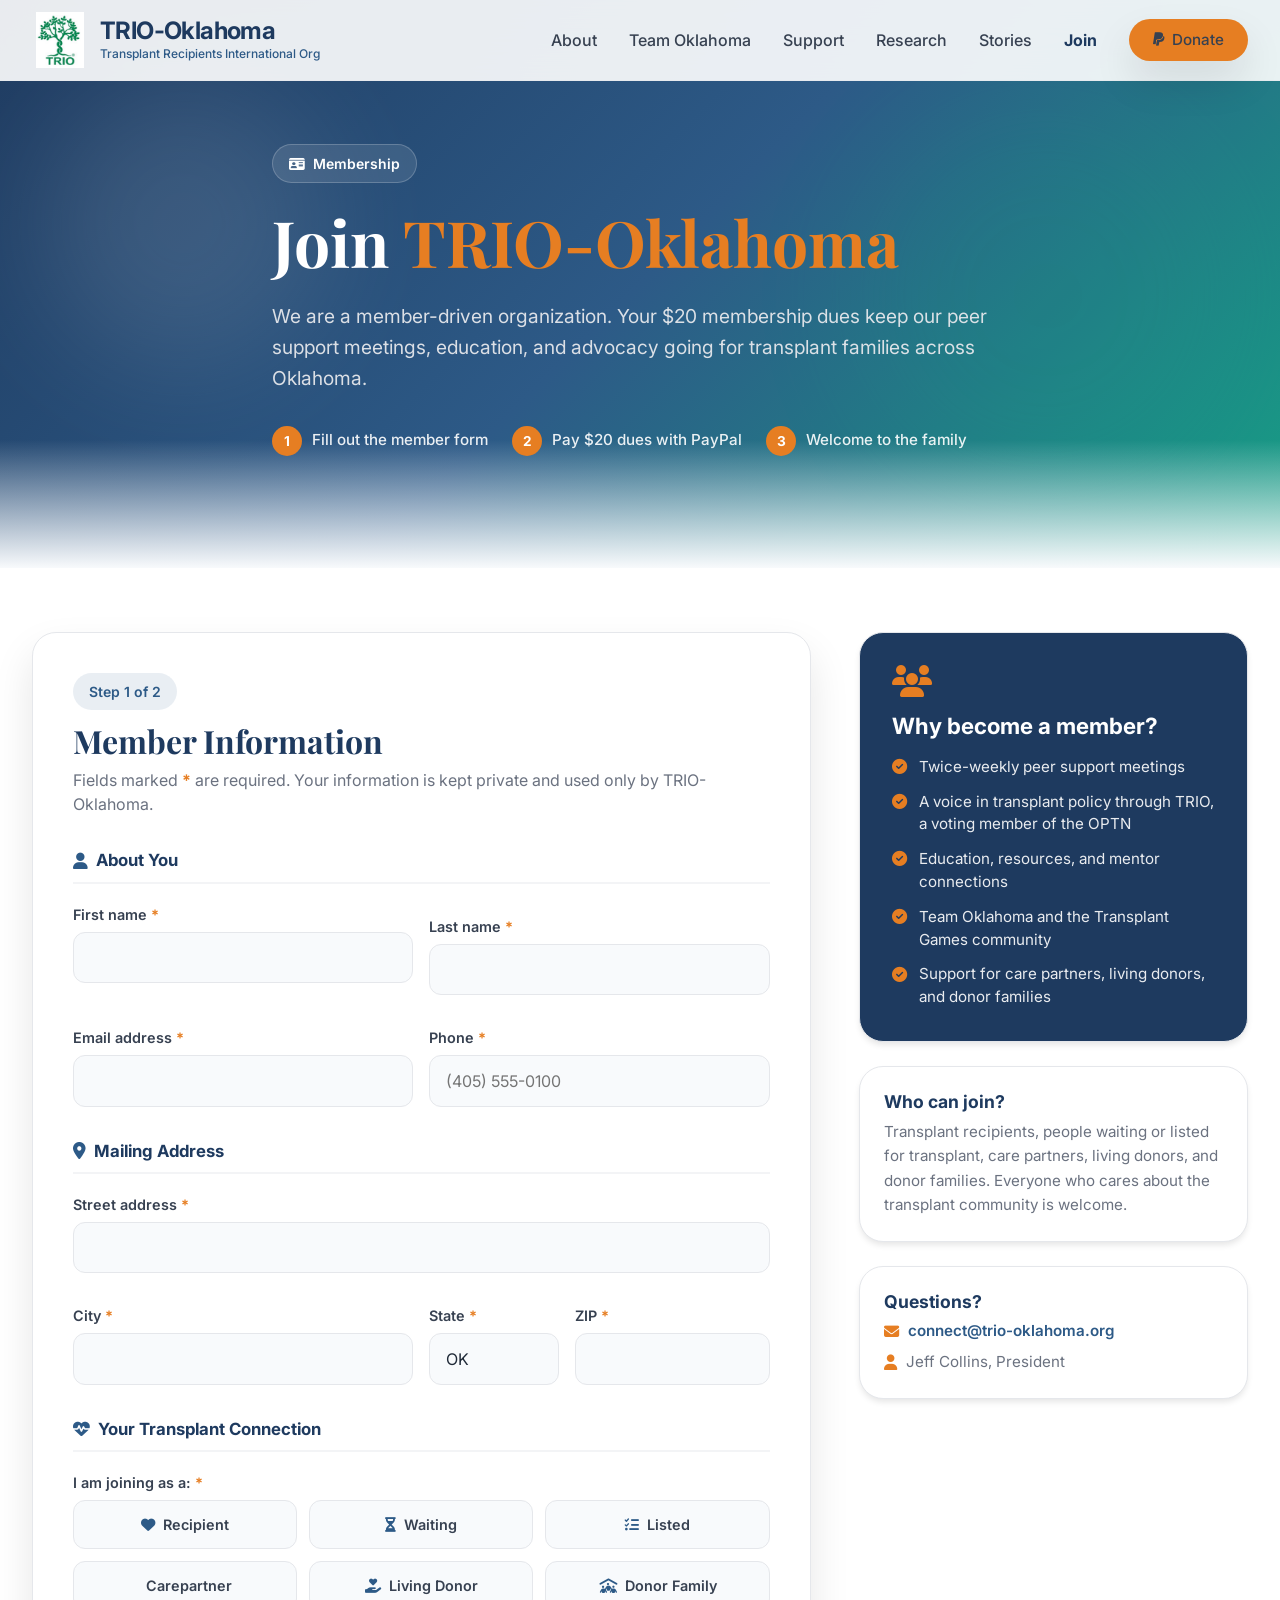
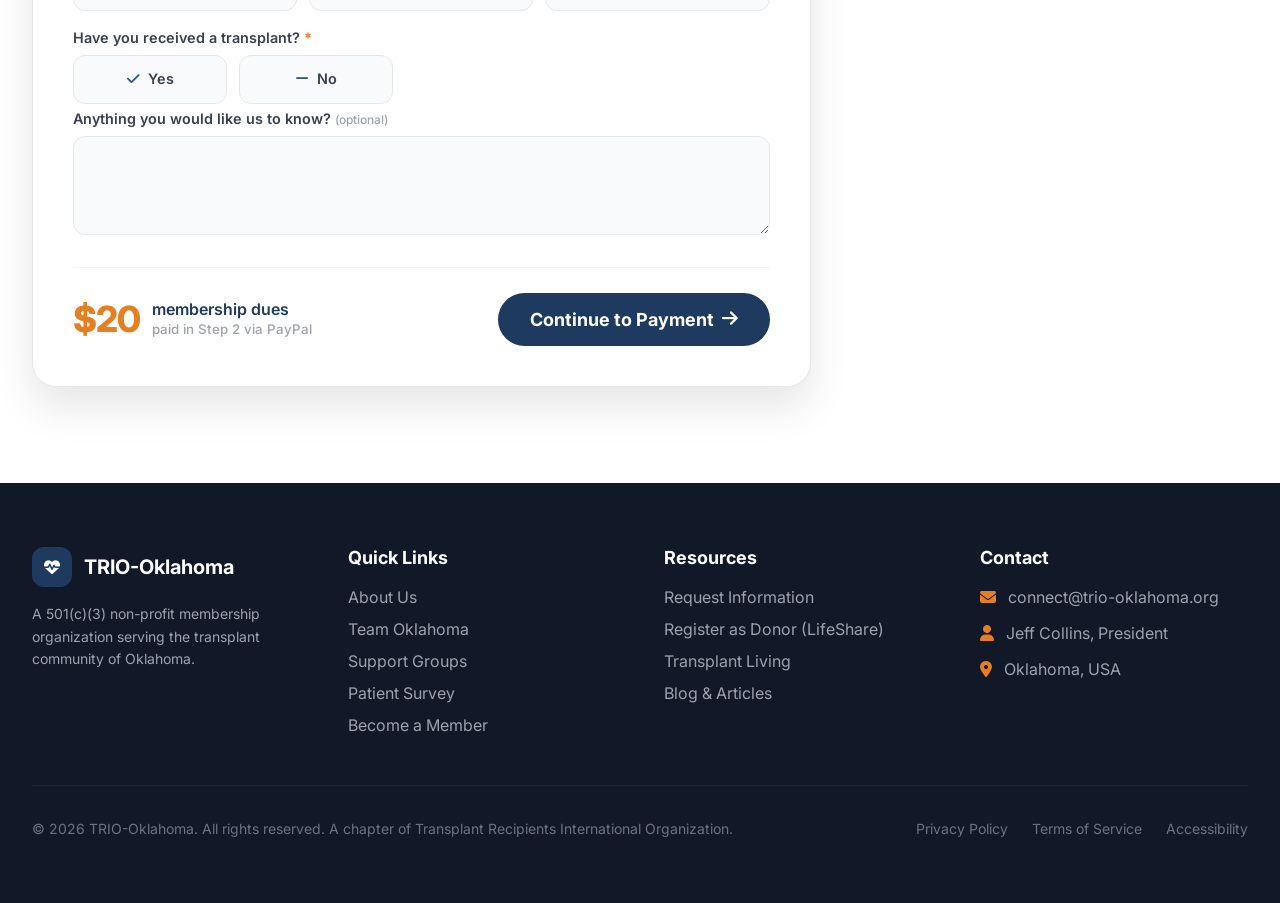
==== join.html @ 5176721e "Switch all site contact addresses to connect@trio-oklahoma.org Co-Authored-By: Claude Fable 5.1 <nor" ====
<!DOCTYPE html>
<html lang="en">
<head>
    <meta charset="UTF-8">
    <meta name="viewport" content="width=device-width, initial-scale=1.0">
    <title>Join TRIO-Oklahoma | Membership</title>
    <meta name="description" content="Become a member of TRIO-Oklahoma. $20 membership dues, payable with PayPal. Open to recipients, candidates, care partners, living donors, and donor families.">
    <link rel="stylesheet" href="https://cdnjs.cloudflare.com/ajax/libs/font-awesome/6.4.0/css/all.min.css">
    <link rel="stylesheet" href="https://fonts.googleapis.com/css2?family=Inter:wght@300;400;500;600;700;800&family=Playfair+Display:wght@400;500;600;700&display=swap">
    <link rel="stylesheet" href="styles.css">
</head>
<body>

    <!-- ========== Navigation ========== -->
    <nav class="nav" id="navbar">
        <div class="container nav-inner">
            <a class="nav-brand" href="index.html">
                <img src="photos/trio-logo.jpg" alt="TRIO tree logo">
                <div>
                    <h1>TRIO-Oklahoma</h1>
                    <p>Transplant Recipients International Org</p>
                </div>
            </a>

            <div class="nav-links">
                <a href="index.html#about">About</a>
                <a href="index.html#team-oklahoma">Team Oklahoma</a>
                <a href="index.html#support">Support</a>
                <a href="index.html#survey">Research</a>
                <a href="index.html#blog">Stories</a>
                <a href="join.html" class="is-active">Join</a>
                <a href="https://www.paypal.com/donate/?hosted_button_id=P6LXMA3R5N5AC" target="_blank" rel="noopener" class="btn btn--accent pulse"><i class="fab fa-paypal"></i> Donate</a>
            </div>

            <button class="nav-burger" aria-label="Open menu" onclick="toggleMobileMenu()">
                <i class="fas fa-bars"></i>
            </button>
        </div>

        <div class="nav-mobile" id="mobile-menu">
            <div class="container nav-mobile-inner">
                <a href="index.html#about">About</a>
                <a href="index.html#team-oklahoma">Team Oklahoma</a>
                <a href="index.html#support">Support</a>
                <a href="index.html#survey">Research</a>
                <a href="index.html#blog">Stories</a>
                <a href="join.html">Join</a>
                <a href="https://www.paypal.com/donate/?hosted_button_id=P6LXMA3R5N5AC" target="_blank" rel="noopener" class="is-cta"><i class="fab fa-paypal"></i> Donate with PayPal</a>
            </div>
        </div>
    </nav>

    <!-- ========== Join Hero ========== -->
    <section class="hero hero--compact">
        <div class="hero-blobs" aria-hidden="true">
            <span class="blob-1"></span>
            <span class="blob-2"></span>
        </div>
        <div class="container">
            <div class="join-hero">
                <span class="eyebrow eyebrow--on-dark"><i class="fas fa-id-card"></i> Membership</span>
                <h1>Join <span class="accent">TRIO-Oklahoma</span></h1>
                <p>We are a member-driven organization. Your $20 membership dues keep our peer support meetings, education, and advocacy going for transplant families across Oklahoma.</p>
                <div class="join-steps">
                    <div class="join-step"><span class="num">1</span><span>Fill out the member form</span></div>
                    <div class="join-step"><span class="num">2</span><span>Pay $20 dues with PayPal</span></div>
                    <div class="join-step"><span class="num">3</span><span>Welcome to the family</span></div>
                </div>
            </div>
        </div>
        <div class="hero-fade" aria-hidden="true"></div>
    </section>

    <!-- ========== Join Form ========== -->
    <section id="join" class="section section--white section--join">
        <div class="container">
            <div class="join-layout">

                <div class="join-form-wrap">

                    <!-- Thank-you state (shown after PayPal returns with ?paid=1) -->
                    <div class="join-panel join-panel--success" id="paid-panel" hidden>
                        <div class="join-panel-icon"><i class="fas fa-check"></i></div>
                        <h2>Thank you &amp; welcome!</h2>
                        <p>Your membership payment was received. We will be in touch soon with meeting details and ways to get involved.</p>
                        <a href="index.html#support" class="btn btn--primary">See Peer Support Meetings <i class="fas fa-arrow-right"></i></a>
                    </div>

                    <!-- Step 2 state (shown after the form is logged) -->
                    <div class="join-panel" id="pay-panel" hidden>
                        <div class="join-panel-icon join-panel-icon--accent"><i class="fab fa-paypal"></i></div>
                        <span class="eyebrow eyebrow--accent">Step 2 of 2</span>
                        <h2>Pay your $20 membership dues</h2>
                        <p id="pay-panel-message">Thanks, <strong id="pay-panel-name">friend</strong>! Your information has been recorded. Finish joining by paying your $20 dues securely through PayPal.</p>
                        <div class="join-panel-actions">
                            <a id="paypal-pay-link" href="#" target="_blank" rel="noopener" class="btn btn--accent btn--lg pulse"><i class="fab fa-paypal"></i> Pay $20 with PayPal</a>
                            <a id="email-fallback-link" href="#" class="btn btn--outline btn--lg" hidden><i class="fas fa-envelope"></i> Email my information to TRIO-Oklahoma</a>
                        </div>
                        <p class="join-fine-print" id="pay-panel-note">You can pay with a PayPal account or a debit/credit card. If you prefer to pay by check, email <a href="mailto:connect@trio-oklahoma.org">connect@trio-oklahoma.org</a>.</p>
                    </div>

                    <!-- Step 1: the form -->
                    <form id="membership-form" class="join-form" novalidate>
                        <div class="join-form-head">
                            <span class="eyebrow eyebrow--secondary">Step 1 of 2</span>
                            <h2>Member Information</h2>
                            <p>Fields marked <span class="req">*</span> are required. Your information is kept private and used only by TRIO-Oklahoma.</p>
                        </div>

                        <fieldset>
                            <legend><i class="fas fa-user"></i> About You</legend>
                            <div class="form-grid">
                                <div class="field">
                                    <label for="firstName">First name <span class="req">*</span></label>
                                    <input type="text" id="firstName" name="firstName" autocomplete="given-name" required>
                                </div>
                                <div class="field">
                                    <label for="lastName">Last name <span class="req">*</span></label>
                                    <input type="text" id="lastName" name="lastName" autocomplete="family-name" required>
                                </div>
                                <div class="field">
                                    <label for="email">Email address <span class="req">*</span></label>
                                    <input type="email" id="email" name="email" autocomplete="email" required>
                                </div>
                                <div class="field">
                                    <label for="phone">Phone <span class="req">*</span></label>
                                    <input type="tel" id="phone" name="phone" autocomplete="tel" placeholder="(405) 555-0100" required>
                                </div>
                            </div>
                        </fieldset>

                        <fieldset>
                            <legend><i class="fas fa-map-marker-alt"></i> Mailing Address</legend>
                            <div class="form-grid">
                                <div class="field field--full">
                                    <label for="address">Street address <span class="req">*</span></label>
                                    <input type="text" id="address" name="address" autocomplete="street-address" required>
                                </div>
                                <div class="field">
                                    <label for="city">City <span class="req">*</span></label>
                                    <input type="text" id="city" name="city" autocomplete="address-level2" required>
                                </div>
                                <div class="field field--split">
                                    <div>
                                        <label for="state">State <span class="req">*</span></label>
                                        <input type="text" id="state" name="state" value="OK" maxlength="2" autocomplete="address-level1" required>
                                    </div>
                                    <div>
                                        <label for="zip">ZIP <span class="req">*</span></label>
                                        <input type="text" id="zip" name="zip" inputmode="numeric" autocomplete="postal-code" required>
                                    </div>
                                </div>
                            </div>
                        </fieldset>

                        <fieldset>
                            <legend><i class="fas fa-heart-pulse"></i> Your Transplant Connection</legend>

                            <div class="field">
                                <span class="field-label">I am joining as a: <span class="req">*</span></span>
                                <div class="choice-grid" role="radiogroup" aria-label="Member type">
                                    <label class="choice"><input type="radio" name="memberType" value="Recipient" required><span><i class="fas fa-heart"></i> Recipient</span></label>
                                    <label class="choice"><input type="radio" name="memberType" value="Waiting"><span><i class="fas fa-hourglass-half"></i> Waiting</span></label>
                                    <label class="choice"><input type="radio" name="memberType" value="Listed"><span><i class="fas fa-list-check"></i> Listed</span></label>
                                    <label class="choice"><input type="radio" name="memberType" value="Carepartner"><span><i class="fas fa-hands-holding-heart"></i> Carepartner</span></label>
                                    <label class="choice"><input type="radio" name="memberType" value="Living Donor"><span><i class="fas fa-hand-holding-heart"></i> Living Donor</span></label>
                                    <label class="choice"><input type="radio" name="memberType" value="Donor Family"><span><i class="fas fa-people-roof"></i> Donor Family</span></label>
                                </div>
                            </div>

                            <div class="field">
                                <span class="field-label">Have you received a transplant? <span class="req">*</span></span>
                                <div class="choice-grid choice-grid--2" role="radiogroup" aria-label="Transplanted">
                                    <label class="choice"><input type="radio" name="transplanted" value="Yes" required><span><i class="fas fa-check"></i> Yes</span></label>
                                    <label class="choice"><input type="radio" name="transplanted" value="No"><span><i class="fas fa-minus"></i> No</span></label>
                                </div>
                            </div>

                            <div class="form-grid" id="transplant-details" hidden>
                                <div class="field">
                                    <label for="transplantDate">Transplant date <span class="req">*</span></label>
                                    <input type="date" id="transplantDate" name="transplantDate">
                                </div>
                                <div class="field">
                                    <label for="transplantHospital">Transplant hospital <span class="req">*</span></label>
                                    <input type="text" id="transplantHospital" name="transplantHospital" placeholder="e.g. INTEGRIS Nazih Zuhdi Transplant Institute">
                                </div>
                                <div class="field field--full">
                                    <label for="organ">Organ(s) transplanted <small>(optional)</small></label>
                                    <input type="text" id="organ" name="organ" placeholder="e.g. Liver, Kidney, Heart">
                                </div>
                            </div>

                            <div class="field">
                                <label for="notes">Anything you would like us to know? <small>(optional)</small></label>
                                <textarea id="notes" name="notes" rows="3"></textarea>
                            </div>
                        </fieldset>

                        <!-- Honeypot: hidden from people, filled by bots -->
                        <div class="hp" aria-hidden="true">
                            <label for="website">Website</label>
                            <input type="text" id="website" name="website" tabindex="-1" autocomplete="off">
                        </div>

                        <div class="form-alert" id="form-alert" role="alert" hidden></div>

                        <div class="join-form-foot">
                            <div class="dues">
                                <span class="dues-amount">$20</span>
                                <span class="dues-label">membership dues<br><small>paid in Step 2 via PayPal</small></span>
                            </div>
                            <button type="submit" class="btn btn--primary btn--lg" id="submit-btn">
                                Continue to Payment <i class="fas fa-arrow-right"></i>
                            </button>
                        </div>
                    </form>
                </div>

                <aside class="join-aside">
                    <div class="card card--dark join-benefits">
                        <i class="fas fa-users"></i>
                        <h3>Why become a member?</h3>
                        <ul>
                            <li><i class="fas fa-check-circle"></i> Twice-weekly peer support meetings</li>
                            <li><i class="fas fa-check-circle"></i> A voice in transplant policy through TRIO, a voting member of the OPTN</li>
                            <li><i class="fas fa-check-circle"></i> Education, resources, and mentor connections</li>
                            <li><i class="fas fa-check-circle"></i> Team Oklahoma and the Transplant Games community</li>
                            <li><i class="fas fa-check-circle"></i> Support for care partners, living donors, and donor families</li>
                        </ul>
                    </div>

                    <div class="card join-who">
                        <h4>Who can join?</h4>
                        <p>Transplant recipients, people waiting or listed for transplant, care partners, living donors, and donor families. Everyone who cares about the transplant community is welcome.</p>
                    </div>

                    <div class="card join-help">
                        <h4>Questions?</h4>
                        <p><i class="fas fa-envelope"></i> <a href="mailto:connect@trio-oklahoma.org">connect@trio-oklahoma.org</a></p>
                        <p><i class="fas fa-user"></i> Jeff Collins, President</p>
                    </div>
                </aside>
            </div>
        </div>
    </section>

    <!-- ========== Footer ========== -->
    <footer class="footer">
        <div class="container">
            <div class="footer-grid">
                <div>
                    <div class="brand">
                        <div class="mark"><i class="fas fa-heart-pulse"></i></div>
                        <h3>TRIO-Oklahoma</h3>
                    </div>
                    <p class="blurb">A 501(c)(3) non-profit membership organization serving the transplant community of Oklahoma.</p>
                </div>

                <div>
                    <h4>Quick Links</h4>
                    <ul class="footer-links">
                        <li><a href="index.html#about">About Us</a></li>
                        <li><a href="index.html#team-oklahoma">Team Oklahoma</a></li>
                        <li><a href="index.html#support">Support Groups</a></li>
                        <li><a href="index.html#survey">Patient Survey</a></li>
                        <li><a href="join.html">Become a Member</a></li>
                    </ul>
                </div>

                <div>
                    <h4>Resources</h4>
                    <ul class="footer-links">
                        <li><a href="mailto:connect@trio-oklahoma.org">Request Information</a></li>
                        <li><a href="https://www.lifeshareoklahoma.org/" target="_blank" rel="noopener">Register as Donor (LifeShare)</a></li>
                        <li><a href="#">Transplant Living</a></li>
                        <li><a href="#">Blog &amp; Articles</a></li>
                    </ul>
                </div>

                <div>
                    <h4>Contact</h4>
                    <ul class="footer-contact">
                        <li><i class="fas fa-envelope"></i><span>connect@trio-oklahoma.org</span></li>
                        <li><i class="fas fa-user"></i><span>Jeff Collins, President</span></li>
                        <li><i class="fas fa-map-marker-alt"></i><span>Oklahoma, USA</span></li>
                    </ul>
                </div>
            </div>

            <div class="footer-bottom">
                <p>© 2026 TRIO-Oklahoma. All rights reserved. A chapter of Transplant Recipients International Organization.</p>
                <nav>
                    <a href="#">Privacy Policy</a>
                    <a href="#">Terms of Service</a>
                    <a href="#">Accessibility</a>
                </nav>
            </div>
        </div>
    </footer>

    <script src="script.js"></script>
    <script src="membership.js"></script>
</body>
</html>
---- styles.css ----
/* =========================================
   TRIO-Oklahoma site styles
   Design tokens, base styles, components.
   ========================================= */

:root {
    --color-primary: #1e3a5f;
    --color-secondary: #2d5a87;
    --color-accent: #e67e22;
    --color-accent-hover: #d35400;
    --color-green: #27ae60;
    --color-teal: #16a085;
    --color-light: #f8fafc;
    --color-text: #1f2937;
    --color-muted: #6b7280;
    --color-muted-light: #9ca3af;
    --color-border: #e5e7eb;
    --color-white: #ffffff;
    --color-gray-100: #f3f4f6;
    --color-gray-900: #111827;

    --font-sans: 'Inter', system-ui, -apple-system, sans-serif;
    --font-serif: 'Playfair Display', Georgia, serif;

    --radius-sm: 0.75rem;
    --radius-md: 1rem;
    --radius-lg: 1.5rem;
    --radius-full: 9999px;

    --shadow-sm: 0 1px 2px rgba(0, 0, 0, 0.05);
    --shadow-md: 0 4px 6px -1px rgba(0, 0, 0, 0.1);
    --shadow-lg: 0 20px 40px rgba(0, 0, 0, 0.1);
    --shadow-xl: 0 25px 50px -12px rgba(0, 0, 0, 0.25);

    --content-max: 80rem;
}

/* ---------- Reset + base ---------- */
*, *::before, *::after { box-sizing: border-box; }

html {
    scroll-behavior: smooth;
}

body {
    margin: 0;
    font-family: var(--font-sans);
    color: var(--color-text);
    background: var(--color-light);
    -webkit-font-smoothing: antialiased;
    line-height: 1.5;
}

img { max-width: 100%; display: block; }

a { color: inherit; text-decoration: none; }

button {
    font-family: inherit;
    border: 0;
    background: none;
    cursor: pointer;
    color: inherit;
}

h1, h2, h3, h4 { margin: 0; line-height: 1.2; color: var(--color-primary); }

p { margin: 0; }

ul { list-style: none; padding: 0; margin: 0; }

/* ---------- Typography helpers ---------- */
.serif { font-family: var(--font-serif); font-weight: 700; }

.eyebrow {
    display: inline-flex;
    align-items: center;
    gap: 0.5rem;
    padding: 0.5rem 1rem;
    border-radius: var(--radius-full);
    font-size: 0.875rem;
    font-weight: 600;
    background: rgba(30, 58, 95, 0.08);
    color: var(--color-primary);
}
.eyebrow--accent { background: rgba(230, 126, 34, 0.1); color: var(--color-accent); }
.eyebrow--green { background: rgba(39, 174, 96, 0.1); color: var(--color-green); }
.eyebrow--secondary { background: rgba(45, 90, 135, 0.1); color: var(--color-secondary); }
.eyebrow--on-dark { background: rgba(255, 255, 255, 0.1); color: #fff; border: 1px solid rgba(255, 255, 255, 0.2); }

/* ---------- Layout ---------- */
.container {
    max-width: var(--content-max);
    margin: 0 auto;
    padding: 0 1rem;
}
@media (min-width: 640px)  { .container { padding: 0 1.5rem; } }
@media (min-width: 1024px) { .container { padding: 0 2rem; } }

.section { padding: 6rem 0; }
.section--light { background: var(--color-light); }
.section--white { background: var(--color-white); }

.section-head { text-align: center; margin-bottom: 4rem; }
.section-head h2 { font-size: clamp(2rem, 4vw, 3rem); margin: 1rem 0; }
.section-head p { font-size: 1.25rem; color: var(--color-muted); max-width: 42rem; margin: 0 auto; }

.grid { display: grid; gap: 2rem; }
.grid-2 { grid-template-columns: 1fr; }
.grid-3 { grid-template-columns: 1fr; }
.grid-4 { grid-template-columns: 1fr; }
@media (min-width: 768px) {
    .grid-2 { grid-template-columns: 1fr 1fr; }
    .grid-3 { grid-template-columns: repeat(3, 1fr); }
    .grid-4 { grid-template-columns: repeat(4, 1fr); }
}
.grid--wide { gap: 4rem; align-items: center; }

/* ---------- Buttons ---------- */
.btn {
    display: inline-flex;
    align-items: center;
    justify-content: center;
    gap: 0.5rem;
    padding: 0.9rem 1.75rem;
    border-radius: var(--radius-full);
    font-weight: 700;
    font-size: 1rem;
    text-align: center;
    transition: background-color 0.2s, color 0.2s, transform 0.2s, box-shadow 0.2s;
    cursor: pointer;
}
.btn--primary { background: var(--color-primary); color: #fff; }
.btn--primary:hover { background: var(--color-secondary); }
.btn--accent { background: var(--color-accent); color: #fff; box-shadow: var(--shadow-lg); }
.btn--accent:hover { background: var(--color-accent-hover); }
.btn--light { background: #fff; color: var(--color-primary); box-shadow: var(--shadow-xl); }
.btn--light:hover { background: var(--color-gray-100); }
.btn--ghost-light { background: transparent; color: #fff; border: 2px solid #fff; }
.btn--ghost-light:hover { background: rgba(255, 255, 255, 0.1); }
.btn--lg { padding: 1rem 2rem; font-size: 1.125rem; }
.btn--xl { padding: 1.25rem 2.5rem; font-size: 1.25rem; }
.btn--sm { padding: 0.6rem 1.25rem; font-size: 0.875rem; }
.btn--block { display: flex; width: 100%; }

.btn-link {
    display: inline-flex;
    align-items: center;
    gap: 0.5rem;
    font-weight: 600;
    color: var(--color-secondary);
    font-size: 0.875rem;
    transition: color 0.2s;
}
.btn-link:hover { color: var(--color-primary); }
.btn-link--accent { color: var(--color-accent); }
.btn-link--accent:hover { text-decoration: underline; }

.pulse { animation: pulse 2s infinite; }
@keyframes pulse {
    0%, 100% { box-shadow: 0 0 0 0 rgba(230, 126, 34, 0.4); }
    50% { box-shadow: 0 0 0 15px rgba(230, 126, 34, 0); }
}

/* ---------- Cards ---------- */
.card {
    background: var(--color-white);
    border: 1px solid var(--color-border);
    border-radius: var(--radius-lg);
    padding: 2rem;
    box-shadow: var(--shadow-md);
}
.card--light { background: var(--color-light); }
.card--dark { background: var(--color-primary); color: #fff; }
.card--accent { background: var(--color-accent); color: #fff; }
.card--glass {
    background: rgba(255, 255, 255, 0.95);
    backdrop-filter: blur(10px);
    border-radius: var(--radius-lg);
    padding: 2rem;
    box-shadow: var(--shadow-xl);
}

.card-icon {
    width: 3.5rem;
    height: 3.5rem;
    border-radius: var(--radius-md);
    display: flex;
    align-items: center;
    justify-content: center;
    margin-bottom: 1.5rem;
    background: rgba(30, 58, 95, 0.1);
    color: var(--color-primary);
    font-size: 1.5rem;
}
.card-icon--accent { background: rgba(230, 126, 34, 0.1); color: var(--color-accent); }
.card-icon--teal   { background: rgba(22, 160, 133, 0.1); color: var(--color-teal); }

.hover-lift { transition: transform 0.3s, box-shadow 0.3s; }
.hover-lift:hover { transform: translateY(-5px); box-shadow: var(--shadow-lg); }

/* ---------- Navigation ---------- */
.nav {
    position: fixed;
    top: 0; left: 0; right: 0;
    z-index: 50;
    background: rgba(255, 255, 255, 0.9);
    backdrop-filter: blur(20px);
    border-bottom: 1px solid rgba(229, 231, 235, 0.5);
    transition: box-shadow 0.3s;
}
.nav--scrolled { box-shadow: var(--shadow-md); }

.nav-inner {
    display: flex;
    justify-content: space-between;
    align-items: center;
    height: 5rem;
}

.nav-brand { display: flex; align-items: center; gap: 0.75rem; }
.nav-brand img { width: 3.5rem; height: 3.5rem; object-fit: contain; mix-blend-mode: multiply; }
.nav-brand h1 { font-size: 1.5rem; font-weight: 700; letter-spacing: -0.025em; }
.nav-brand p  { font-size: 0.75rem; color: var(--color-secondary); font-weight: 500; }

.nav-links { display: none; align-items: center; gap: 2rem; }
.nav-links a { color: #374151; font-weight: 500; transition: color 0.2s; }
.nav-links a:hover { color: var(--color-primary); }
.nav-links .btn { padding: 0.625rem 1.5rem; font-size: 0.95rem; }

.nav-burger {
    display: inline-flex;
    font-size: 1.5rem;
    color: #374151;
}

.nav-mobile { display: none; background: #fff; border-top: 1px solid var(--color-gray-100); }
.nav-mobile.is-open { display: block; }
.nav-mobile-inner { padding: 1rem; display: flex; flex-direction: column; gap: 0.5rem; }
.nav-mobile a { padding: 0.5rem 0; color: #374151; font-weight: 500; }
.nav-mobile a.is-cta { color: var(--color-accent); font-weight: 700; }

@media (min-width: 768px) {
    .nav-links { display: flex; }
    .nav-burger { display: none; }
    .nav-mobile { display: none !important; }
}

/* ---------- Hero ---------- */
.hero {
    position: relative;
    min-height: 100vh;
    display: flex;
    align-items: center;
    padding-top: 5rem;
    overflow: hidden;
    color: #fff;
    background: linear-gradient(135deg, #1e3a5f 0%, #2d5a87 50%, #16a085 100%);
}
.hero-blobs { position: absolute; inset: 0; opacity: 0.1; pointer-events: none; }
.hero-blobs span {
    position: absolute;
    border-radius: 50%;
    filter: blur(60px);
}
.hero-blobs .blob-1 { top: 5rem; left: 2.5rem; width: 18rem; height: 18rem; background: #fff; }
.hero-blobs .blob-2 { bottom: 5rem; right: 2.5rem; width: 24rem; height: 24rem; background: var(--color-teal); }

.hero-grid { display: grid; grid-template-columns: 1fr; gap: 3rem; align-items: center; position: relative; z-index: 1; }
@media (min-width: 1024px) { .hero-grid { grid-template-columns: 1fr 1fr; } }

.hero-copy { display: flex; flex-direction: column; gap: 2rem; }
.hero-copy h1 { font-family: var(--font-serif); color: #fff; font-size: clamp(2.5rem, 6vw, 4.5rem); line-height: 1.1; font-weight: 700; }
.hero-copy h1 .accent { color: var(--color-accent); }
.hero-copy p { font-size: 1.25rem; color: rgba(229, 231, 235, 0.95); max-width: 36rem; line-height: 1.6; }
.hero-actions { display: flex; flex-wrap: wrap; gap: 1rem; }

.hero-stats { display: flex; align-items: center; gap: 2rem; padding-top: 1rem; }
.hero-stats .stat-value { font-size: 1.875rem; font-weight: 700; color: var(--color-accent); }
.hero-stats .stat-label { font-size: 0.875rem; color: rgba(255, 255, 255, 0.7); }
.hero-stats .divider { width: 1px; height: 3rem; background: rgba(255, 255, 255, 0.2); }

.hero-aside { display: none; position: relative; }
@media (min-width: 1024px) { .hero-aside { display: block; } }

.float { animation: float 6s ease-in-out infinite; }
@keyframes float {
    0%, 100% { transform: translateY(0); }
    50% { transform: translateY(-20px); }
}

.meeting-card { max-width: 28rem; margin-left: auto; }
.meeting-card .meeting-head { display: flex; gap: 1rem; margin-bottom: 1.5rem; }
.meeting-card .meeting-head img { width: 4rem; height: 4rem; border-radius: var(--radius-md); object-fit: cover; box-shadow: var(--shadow-md); }
.meeting-card .meeting-head h3 { font-size: 1.125rem; color: var(--color-primary); }
.meeting-card .meeting-head p { color: var(--color-muted-light); font-size: 0.875rem; }
.meeting-card blockquote { margin: 0 0 1rem; color: var(--color-muted); font-style: italic; }
.meeting-card cite { display: block; text-align: right; font-size: 0.875rem; font-weight: 600; color: var(--color-secondary); font-style: normal; }
.meeting-card .meeting-foot {
    margin-top: 1.5rem;
    padding-top: 1.5rem;
    border-top: 1px solid var(--color-gray-100);
    display: flex;
    flex-direction: column;
    gap: 0.75rem;
}
.meeting-card .meeting-when { display: flex; align-items: center; justify-content: space-between; }
.meeting-card .meeting-when span:first-child { color: var(--color-muted-light); font-size: 0.875rem; }
.meeting-card .meeting-when .tag {
    background: rgba(39, 174, 96, 0.1);
    color: var(--color-green);
    padding: 0.25rem 0.75rem;
    border-radius: var(--radius-full);
    font-size: 0.875rem;
    font-weight: 600;
}

.donor-pill {
    position: absolute;
    bottom: -2rem;
    left: -2rem;
    background: rgba(255, 255, 255, 0.95);
    backdrop-filter: blur(10px);
    border-radius: var(--radius-md);
    padding: 1rem;
    box-shadow: var(--shadow-xl);
    max-width: 18rem;
    display: flex;
    align-items: center;
    gap: 0.75rem;
}
.donor-pill .dot {
    width: 2.5rem;
    height: 2.5rem;
    background: rgba(230, 126, 34, 0.1);
    color: var(--color-accent);
    border-radius: 50%;
    display: flex;
    align-items: center;
    justify-content: center;
}
.donor-pill strong { color: var(--color-primary); }
.donor-pill small { color: var(--color-muted-light); font-size: 0.75rem; }

.hero-fade {
    position: absolute;
    left: 0; right: 0; bottom: 0;
    height: 8rem;
    background: linear-gradient(to top, var(--color-light), transparent);
    pointer-events: none;
}

/* ---------- About ---------- */
.about-copy > * + * { margin-top: 1.5rem; }
.about-copy h2 { font-family: var(--font-serif); font-size: clamp(2rem, 4vw, 3rem); }
.about-copy p { font-size: 1.125rem; color: var(--color-muted); line-height: 1.7; }

.about-highlights { display: grid; grid-template-columns: 1fr 1fr; gap: 1rem; padding-top: 1rem; }
.about-highlights .card { padding: 1rem; background: var(--color-light); }
.about-highlights i { font-size: 1.5rem; color: var(--color-secondary); margin-bottom: 0.5rem; }
.about-highlights h4 { font-size: 1rem; margin-bottom: 0.25rem; }
.about-highlights p { font-size: 0.875rem; color: var(--color-muted-light); }

.about-gallery { display: grid; grid-template-columns: 1fr 1fr; gap: 1rem; }
.about-gallery .col { display: flex; flex-direction: column; gap: 1rem; }
.about-gallery .col--offset { margin-top: 2rem; }
.about-gallery img { border-radius: var(--radius-md); height: 12rem; object-fit: cover; box-shadow: var(--shadow-md); width: 100%; }
.about-gallery .card--dark, .about-gallery .card--accent { padding: 1.5rem; }
.about-gallery .card i { font-size: 1.875rem; margin-bottom: 0.75rem; }
.about-gallery .card--dark i { color: var(--color-accent); }
.about-gallery .card h3 { color: #fff; font-size: 1.25rem; margin-bottom: 0.5rem; }
.about-gallery .card p { color: rgba(255, 255, 255, 0.85); font-size: 0.875rem; }

/* ---------- Team Oklahoma ---------- */
.section--team-ok { position: relative; overflow: hidden; }
.section--team-ok::after {
    content: '';
    position: absolute;
    top: -50%;
    right: -25%;
    width: 30rem;
    height: 30rem;
    border-radius: 50%;
    background: rgba(30, 58, 95, 0.05);
    filter: blur(60px);
    z-index: 0;
}
.section--team-ok .container { position: relative; z-index: 1; }

.team-ok-head { text-align: center; margin-bottom: 4rem; }
.team-ok-head h2 { font-family: var(--font-serif); font-size: clamp(2.5rem, 6vw, 4rem); margin: 1rem 0; }
.team-ok-head p { color: var(--color-muted); font-size: 1.25rem; max-width: 42rem; margin: 0 auto; }

.team-ok-grid { display: grid; grid-template-columns: 1fr; gap: 2rem; }
@media (min-width: 1024px) { .team-ok-grid { grid-template-columns: 2fr 1fr; } }

.mission-card { padding: 2rem; box-shadow: var(--shadow-lg); border-radius: var(--radius-lg); background: #fff; border: 1px solid var(--color-border); }
.mission-card-head { display: flex; align-items: center; gap: 1rem; margin-bottom: 1.5rem; }
.mission-card-head .mission-mark {
    width: 4rem; height: 4rem; border-radius: var(--radius-md);
    display: flex; align-items: center; justify-content: center;
    font-size: 1.875rem; color: var(--color-primary);
    background: linear-gradient(135deg, #87CEEB, #98FB98);
    box-shadow: var(--shadow-md);
}
.mission-card-head h3 { font-size: 1.5rem; }
.mission-card-head p  { color: var(--color-secondary); }
.mission-card > p { font-size: 1.125rem; color: #374151; line-height: 1.7; margin-bottom: 1.5rem; }
.callout {
    background: var(--color-light);
    border-left: 4px solid var(--color-accent);
    border-radius: var(--radius-sm);
    padding: 1.5rem;
    color: var(--color-muted);
    font-style: italic;
}

.team-features { display: grid; grid-template-columns: 1fr; gap: 1.5rem; margin-top: 1.5rem; }
@media (min-width: 768px) { .team-features { grid-template-columns: 1fr 1fr; } }
.team-features .card i { font-size: 1.875rem; color: var(--color-teal); margin-bottom: 1rem; }
.team-features .card h4 { font-size: 1.125rem; margin-bottom: 0.5rem; }
.team-features .card p { color: var(--color-muted); font-size: 0.875rem; }

.managers { background: var(--color-primary); color: #fff; border-radius: var(--radius-lg); padding: 2rem; box-shadow: var(--shadow-lg); }
.managers h3 { color: #fff; font-size: 1.5rem; margin-bottom: 1.5rem; }
.manager { display: flex; align-items: center; gap: 1rem; background: rgba(255,255,255,0.1); padding: 1rem; border-radius: var(--radius-sm); }
.manager + .manager { margin-top: 1rem; }
.manager .avatar {
    width: 3rem; height: 3rem; border-radius: 50%;
    background: rgba(255, 255, 255, 0.2);
    display: flex; align-items: center; justify-content: center;
    font-size: 1.25rem;
}
.manager strong { font-weight: 700; }
.manager small { color: rgba(255, 255, 255, 0.7); font-size: 0.875rem; }
.managers-foot { margin-top: 2rem; padding-top: 1.5rem; border-top: 1px solid rgba(255,255,255,0.2); }

.tg-badge { text-align: center; padding: 1.5rem; background: #fff; border-radius: var(--radius-md); border: 1px solid var(--color-border); box-shadow: var(--shadow-md); }
.tg-badge i { font-size: 2.5rem; color: #f59e0b; margin-bottom: 0.75rem; }
.tg-badge h4 { font-size: 1.125rem; }
.tg-badge p { font-size: 0.875rem; color: var(--color-muted); margin-top: 0.5rem; }

/* ---------- Support (peer to peer) ---------- */
.support-cards { display: grid; grid-template-columns: 1fr; gap: 2rem; }
@media (min-width: 768px) { .support-cards { grid-template-columns: repeat(3, 1fr); } }
.support-cards .card { background: var(--color-light); padding: 2rem; }
.support-cards h3 { font-size: 1.25rem; margin-bottom: 0.75rem; }
.support-cards > .card > p { color: var(--color-muted); margin-bottom: 1.5rem; }

.meet-info { display: flex; flex-direction: column; gap: 0.5rem; margin-bottom: 1.5rem; font-size: 0.875rem; font-weight: 600; color: var(--color-secondary); }
.meet-info div { display: flex; align-items: center; gap: 0.5rem; }

.join-community {
    margin-top: 4rem;
    background: linear-gradient(to right, var(--color-primary), var(--color-secondary));
    color: #fff;
    border-radius: var(--radius-lg);
    padding: 3rem;
    box-shadow: var(--shadow-xl);
    display: grid;
    grid-template-columns: 1fr;
    gap: 2rem;
    align-items: center;
}
@media (min-width: 1024px) { .join-community { grid-template-columns: 1fr 1fr; } }
.join-community h3 { font-family: var(--font-serif); color: #fff; font-size: 1.875rem; margin-bottom: 1rem; }
.join-community p { color: rgba(229, 231, 235, 0.95); font-size: 1.125rem; margin-bottom: 1.5rem; }
.join-actions { display: flex; flex-wrap: wrap; gap: 1rem; }

.contact-card {
    background: rgba(255, 255, 255, 0.1);
    backdrop-filter: blur(10px);
    border: 1px solid rgba(255, 255, 255, 0.2);
    border-radius: var(--radius-md);
    padding: 1.5rem;
    text-align: center;
    max-width: 20rem;
    margin: 0 auto;
}
.contact-card i { font-size: 2.5rem; color: var(--color-accent); margin-bottom: 0.75rem; }
.contact-card strong { color: #fff; font-weight: 600; }
.contact-card small { display: block; color: rgba(255, 255, 255, 0.75); font-size: 0.875rem; margin-top: 0.25rem; }

/* ---------- Survey ---------- */
.survey-grid { display: grid; grid-template-columns: 1fr; gap: 4rem; align-items: center; }
@media (min-width: 1024px) { .survey-grid { grid-template-columns: 1fr 1fr; } }

.survey-copy h2 { font-family: var(--font-serif); font-size: clamp(2rem, 4vw, 3rem); margin: 1rem 0 1.5rem; }
.survey-copy > p { font-size: 1.125rem; color: var(--color-muted); line-height: 1.7; margin-bottom: 1.5rem; }

.survey-bullets { display: flex; flex-direction: column; gap: 1rem; margin-bottom: 2rem; }
.survey-bullets .item { display: flex; align-items: center; gap: 1rem; background: #fff; padding: 1rem; border-radius: var(--radius-sm); border: 1px solid var(--color-border); box-shadow: var(--shadow-sm); }
.survey-bullets .item .mark {
    width: 3rem; height: 3rem; border-radius: 50%;
    background: rgba(30, 58, 95, 0.1); color: var(--color-primary);
    display: flex; align-items: center; justify-content: center;
    flex-shrink: 0;
}
.survey-bullets .item .mark--accent { background: rgba(230, 126, 34, 0.1); color: var(--color-accent); }
.survey-bullets h4 { font-size: 1rem; }
.survey-bullets small { color: var(--color-muted-light); font-size: 0.875rem; }

.survey-card { background: #fff; border: 1px solid var(--color-border); border-radius: var(--radius-lg); padding: 2rem; box-shadow: var(--shadow-xl); }
.survey-card h3 { text-align: center; font-size: 1.5rem; margin-bottom: 2rem; }
.survey-bars { display: flex; flex-direction: column; gap: 1.5rem; }
.survey-bar .row { display: flex; justify-content: space-between; margin-bottom: 0.5rem; font-weight: 600; color: #374151; }
.survey-bar .row .pct { color: var(--color-primary); }
.survey-bar .track { height: 0.75rem; background: var(--color-gray-100); border-radius: var(--radius-full); overflow: hidden; }
.survey-bar .fill { height: 100%; border-radius: var(--radius-full); background: var(--color-primary); }
.survey-bar--secondary .fill { background: var(--color-secondary); } .survey-bar--secondary .pct { color: var(--color-secondary); }
.survey-bar--teal      .fill { background: var(--color-teal); }      .survey-bar--teal .pct { color: var(--color-teal); }
.survey-bar--accent    .fill { background: var(--color-accent); }    .survey-bar--accent .pct { color: var(--color-accent); }
.survey-caption { margin-top: 2rem; padding-top: 1.5rem; border-top: 1px solid var(--color-gray-100); text-align: center; font-size: 0.875rem; color: var(--color-muted-light); }

/* ---------- Blog ---------- */
.stories { display: grid; grid-template-columns: 1fr; gap: 2rem; }
@media (min-width: 768px) { .stories { grid-template-columns: repeat(3, 1fr); } }

.story {
    background: var(--color-light);
    border: 1px solid var(--color-border);
    border-radius: var(--radius-lg);
    overflow: hidden;
}
.story-cover { height: 12rem; display: flex; align-items: center; justify-content: center; color: rgba(255, 255, 255, 0.3); font-size: 3.75rem; }
.story-cover--primary { background: linear-gradient(135deg, var(--color-primary), var(--color-secondary)); }
.story-cover--accent  { background: linear-gradient(135deg, var(--color-accent), #f59e0b); }
.story-cover--teal    { background: linear-gradient(135deg, var(--color-teal), var(--color-green)); }
.story-body { padding: 2rem; }
.story-meta { display: flex; align-items: center; gap: 0.5rem; font-size: 0.875rem; color: var(--color-muted-light); margin-bottom: 0.75rem; }
.story h3 { font-size: 1.25rem; margin-bottom: 0.75rem; }
.story p { color: var(--color-muted); margin-bottom: 1rem; }

/* ---------- Partners ---------- */
.partners-grid { display: grid; grid-template-columns: 1fr; gap: 2rem; align-items: center; justify-items: center; }
@media (min-width: 768px) { .partners-grid { grid-template-columns: repeat(3, 1fr); } }
.partner {
    width: 100%;
    text-align: center;
    background: #fff;
    border: 1px solid var(--color-border);
    border-radius: var(--radius-md);
    padding: 1.5rem;
    box-shadow: var(--shadow-md);
}
.partner i { font-size: 2.5rem; margin-bottom: 0.75rem; color: var(--color-secondary); }
.partner--teal i   { color: var(--color-teal); }
.partner--accent i { color: var(--color-accent); }
.partner strong { display: block; color: var(--color-primary); font-size: 0.875rem; }
.partner small { display: block; color: var(--color-muted-light); font-size: 0.75rem; margin-top: 0.25rem; }

/* ---------- Donate ---------- */
.donate {
    position: relative;
    background: var(--color-primary);
    color: #fff;
    overflow: hidden;
}
.donate .blobs { position: absolute; inset: 0; opacity: 0.1; }
.donate .blobs span { position: absolute; border-radius: 50%; filter: blur(60px); }
.donate .blobs .a { top: 0; left: 25%; width: 18rem; height: 18rem; background: var(--color-accent); }
.donate .blobs .b { bottom: 0; right: 25%; width: 24rem; height: 24rem; background: var(--color-teal); }

.donate-inner { position: relative; z-index: 1; max-width: 56rem; margin: 0 auto; text-align: center; }
.donate-inner > i { font-size: 3.75rem; color: var(--color-accent); margin-bottom: 1.5rem; animation: heartbeat 1.4s ease-in-out infinite; }
@keyframes heartbeat { 0%, 100% { transform: scale(1); } 50% { transform: scale(1.1); } }
.donate-inner h2 { font-family: var(--font-serif); color: #fff; font-size: clamp(2.5rem, 6vw, 4rem); margin-bottom: 1.5rem; }
.donate-inner > p { font-size: 1.25rem; color: rgba(229, 231, 235, 0.9); line-height: 1.6; margin-bottom: 2rem; }

.donate-actions { display: flex; flex-direction: column; gap: 1rem; justify-content: center; margin-bottom: 3rem; }
@media (min-width: 640px) { .donate-actions { flex-direction: row; } }

.donate-tiers { display: grid; grid-template-columns: repeat(3, 1fr); gap: 2rem; max-width: 32rem; margin: 0 auto; text-align: center; }
.donate-tiers .amount { font-size: 1.875rem; font-weight: 700; color: var(--color-accent); }
.donate-tiers small { display: block; font-size: 0.875rem; color: rgba(255, 255, 255, 0.6); }

/* ---------- Footer ---------- */
.footer { background: var(--color-gray-900); color: #fff; padding: 4rem 0; }
.footer-grid { display: grid; grid-template-columns: 1fr; gap: 3rem; margin-bottom: 3rem; }
@media (min-width: 768px) { .footer-grid { grid-template-columns: repeat(4, 1fr); } }

.footer h3, .footer h4 { color: #fff; }
.footer h3 { font-size: 1.25rem; }
.footer h4 { font-size: 1.125rem; margin-bottom: 1rem; }

.footer .brand { display: flex; align-items: center; gap: 0.75rem; margin-bottom: 1rem; }
.footer .brand .mark { width: 2.5rem; height: 2.5rem; background: var(--color-primary); border-radius: var(--radius-sm); display: flex; align-items: center; justify-content: center; }
.footer .blurb { color: #9ca3af; font-size: 0.875rem; line-height: 1.6; }

.footer-links li + li { margin-top: 0.5rem; }
.footer-links a { color: #9ca3af; transition: color 0.2s; }
.footer-links a:hover { color: #fff; }

.footer-contact li { display: flex; align-items: center; gap: 0.75rem; color: #9ca3af; }
.footer-contact li + li { margin-top: 0.75rem; }
.footer-contact i { color: var(--color-accent); }

.socials { display: flex; gap: 1rem; margin-top: 1.5rem; }
.socials a {
    width: 2.5rem; height: 2.5rem; border-radius: 50%;
    background: #1f2937; display: flex; align-items: center; justify-content: center;
    transition: background 0.2s;
}
.socials a:hover { background: var(--color-primary); }

.footer-bottom {
    border-top: 1px solid #1f2937;
    padding-top: 2rem;
    display: flex;
    flex-direction: column;
    gap: 1rem;
    justify-content: space-between;
    align-items: center;
    font-size: 0.875rem;
    color: #6b7280;
}
@media (min-width: 768px) { .footer-bottom { flex-direction: row; } }
.footer-bottom nav { display: flex; gap: 1.5rem; }
.footer-bottom a:hover { color: #fff; }

/* ---------- Scroll fade ---------- */
.section-fade {
    opacity: 0;
    transform: translateY(30px);
    transition: opacity 0.8s ease, transform 0.8s ease;
}
.section-fade.is-visible {
    opacity: 1;
    transform: translateY(0);
}

/* =========================================
   Membership / Join page
   ========================================= */
.nav-brand { color: inherit; }
.nav-links a.is-active { color: var(--color-primary); font-weight: 700; }

.hero--compact { min-height: auto; padding: 9rem 0 7rem; }
.join-hero { position: relative; z-index: 1; max-width: 46rem; display: flex; flex-direction: column; align-items: flex-start; gap: 1.5rem; }
.join-hero h1 { font-family: var(--font-serif); color: #fff; font-size: clamp(2.5rem, 6vw, 4rem); line-height: 1.1; font-weight: 700; }
.join-hero h1 .accent { color: var(--color-accent); }
.join-hero > p { font-size: 1.2rem; color: rgba(229, 231, 235, 0.95); line-height: 1.6; }

.join-steps { display: flex; flex-wrap: wrap; gap: 0.75rem 1.5rem; padding-top: 0.5rem; }
.join-step { display: flex; align-items: center; gap: 0.6rem; color: rgba(255, 255, 255, 0.9); font-weight: 500; font-size: 0.95rem; }
.join-step .num {
    width: 1.9rem; height: 1.9rem; border-radius: 50%;
    background: var(--color-accent); color: #fff; font-weight: 700; font-size: 0.85rem;
    display: inline-flex; align-items: center; justify-content: center;
}

.section--join { padding-top: 4rem; }
.join-layout { display: grid; grid-template-columns: 1fr; gap: 2rem; align-items: start; }
@media (min-width: 1024px) { .join-layout { grid-template-columns: minmax(0, 2fr) minmax(0, 1fr); gap: 3rem; } }

.join-form-wrap {
    background: #fff; border: 1px solid var(--color-border);
    border-radius: var(--radius-lg); box-shadow: var(--shadow-lg);
    padding: 1.5rem;
}
@media (min-width: 640px) { .join-form-wrap { padding: 2.5rem; } }

.join-form-head { margin-bottom: 2rem; }
.join-form-head h2 { font-family: var(--font-serif); font-size: 2rem; margin: 0.75rem 0 0.5rem; }
.join-form-head p { color: var(--color-muted); }
.req { color: var(--color-accent); font-weight: 700; }

.join-form fieldset { border: 0; padding: 0; margin: 0 0 2rem; min-width: 0; }
.join-form legend {
    display: flex; align-items: center; gap: 0.5rem;
    font-weight: 700; color: var(--color-primary); font-size: 1.05rem;
    padding: 0; margin-bottom: 1rem; width: 100%;
    border-bottom: 2px solid var(--color-gray-100); padding-bottom: 0.5rem;
}
.join-form legend i { color: var(--color-secondary); }

.form-grid { display: grid; grid-template-columns: 1fr; gap: 1rem; }
@media (min-width: 640px) { .form-grid { grid-template-columns: 1fr 1fr; } .field--full { grid-column: 1 / -1; } }
.form-grid[hidden] { display: none; }

.field { display: flex; flex-direction: column; gap: 0.4rem; margin-top: 0.25rem; }
.field + .field { margin-top: 1rem; }
.field label, .field-label { font-weight: 600; font-size: 0.9rem; color: #374151; }
.field label small { color: var(--color-muted-light); font-weight: 500; }
.field--split { display: grid; grid-template-columns: 1fr 1.5fr; gap: 1rem; }
.field--split > div { display: flex; flex-direction: column; gap: 0.4rem; }

.join-form input[type="text"],
.join-form input[type="email"],
.join-form input[type="tel"],
.join-form input[type="date"],
.join-form textarea {
    width: 100%; font: inherit; color: var(--color-text);
    padding: 0.8rem 1rem; border: 1.5px solid var(--color-border);
    border-radius: var(--radius-sm); background: var(--color-light);
    transition: border-color 0.2s, box-shadow 0.2s, background 0.2s;
}
.join-form input:focus, .join-form textarea:focus {
    outline: none; border-color: var(--color-secondary); background: #fff;
    box-shadow: 0 0 0 4px rgba(45, 90, 135, 0.15);
}
.join-form textarea { resize: vertical; min-height: 5rem; }
.join-form.was-validated input:invalid, .join-form.was-validated textarea:invalid { border-color: #dc2626; }

.choice-grid { display: grid; grid-template-columns: 1fr 1fr; gap: 0.75rem; }
@media (min-width: 640px) { .choice-grid { grid-template-columns: repeat(3, 1fr); } }
.choice-grid--2 { grid-template-columns: 1fr 1fr; max-width: 20rem; }
.choice { position: relative; display: block; cursor: pointer; }
.choice input { position: absolute; opacity: 0; width: 0; height: 0; }
.choice span {
    display: flex; align-items: center; justify-content: center; gap: 0.5rem;
    padding: 0.8rem 0.75rem; border: 1.5px solid var(--color-border);
    border-radius: var(--radius-sm); background: var(--color-light);
    font-weight: 600; font-size: 0.9rem; color: #374151; text-align: center;
    transition: all 0.2s;
}
.choice span i { color: var(--color-secondary); }
.choice:hover span { border-color: var(--color-secondary); background: #fff; }
.choice input:checked + span { background: var(--color-primary); border-color: var(--color-primary); color: #fff; box-shadow: var(--shadow-md); }
.choice input:checked + span i { color: var(--color-accent); }
.choice input:focus-visible + span { box-shadow: 0 0 0 4px rgba(45, 90, 135, 0.25); }

.hp { position: absolute; left: -9999px; top: -9999px; height: 0; overflow: hidden; }

.form-alert { padding: 1rem 1.25rem; border-radius: var(--radius-sm); font-weight: 500; margin-bottom: 1.5rem; }
.form-alert--error { background: #fef2f2; color: #991b1b; border: 1px solid #fecaca; }
.form-alert--success { background: #ecfdf5; color: #065f46; border: 1px solid #a7f3d0; }

.join-form-foot {
    display: flex; flex-direction: column; gap: 1.25rem;
    padding-top: 1.5rem; border-top: 1px solid var(--color-gray-100);
}
@media (min-width: 640px) { .join-form-foot { flex-direction: row; align-items: center; justify-content: space-between; } }
.dues { display: flex; align-items: center; gap: 0.75rem; }
.dues-amount { font-size: 2.25rem; font-weight: 800; color: var(--color-accent); letter-spacing: -0.03em; }
.dues-label { font-weight: 600; color: var(--color-primary); line-height: 1.2; }
.dues-label small { color: var(--color-muted-light); font-weight: 500; }

.btn--outline { background: #fff; color: var(--color-primary); border: 2px solid var(--color-primary); }
.btn--outline:hover { background: var(--color-primary); color: #fff; }
.btn:disabled { opacity: 0.6; cursor: wait; transform: none; }

.join-panel { text-align: center; padding: 1rem 0; }
.join-panel[hidden] { display: none; }
.join-panel-icon {
    width: 4.5rem; height: 4.5rem; border-radius: 50%; margin: 0 auto 1.25rem;
    background: rgba(39, 174, 96, 0.12); color: var(--color-green);
    display: flex; align-items: center; justify-content: center; font-size: 2rem;
}
.join-panel-icon--accent { background: rgba(230, 126, 34, 0.12); color: var(--color-accent); }
.join-panel h2 { font-family: var(--font-serif); font-size: 2rem; margin: 0.75rem 0 1rem; }
.join-panel p { color: var(--color-muted); font-size: 1.1rem; max-width: 34rem; margin: 0 auto 1.5rem; line-height: 1.6; }
.join-panel-actions { display: flex; flex-direction: column; gap: 1rem; align-items: center; margin-bottom: 1.25rem; }
.join-fine-print { font-size: 0.875rem !important; color: var(--color-muted-light) !important; }
.join-fine-print a { color: var(--color-secondary); text-decoration: underline; }

.join-aside { display: flex; flex-direction: column; gap: 1.5rem; }
.join-benefits { padding: 2rem; }
.join-benefits > i { font-size: 2rem; color: var(--color-accent); margin-bottom: 1rem; }
.join-benefits h3 { color: #fff; font-size: 1.4rem; margin-bottom: 1rem; }
.join-benefits li { display: flex; gap: 0.75rem; align-items: flex-start; color: rgba(255, 255, 255, 0.9); font-size: 0.95rem; line-height: 1.5; }
.join-benefits li + li { margin-top: 0.75rem; }
.join-benefits li i { color: var(--color-accent); margin-top: 0.2rem; }
.join-who, .join-help { padding: 1.5rem; }
.join-who h4, .join-help h4 { font-size: 1.1rem; margin-bottom: 0.5rem; }
.join-who p { color: var(--color-muted); font-size: 0.95rem; line-height: 1.6; }
.join-help p { display: flex; align-items: center; gap: 0.6rem; color: var(--color-muted); font-size: 0.95rem; }
.join-help p + p { margin-top: 0.5rem; }
.join-help i { color: var(--color-accent); }
.join-help a { color: var(--color-secondary); font-weight: 600; }
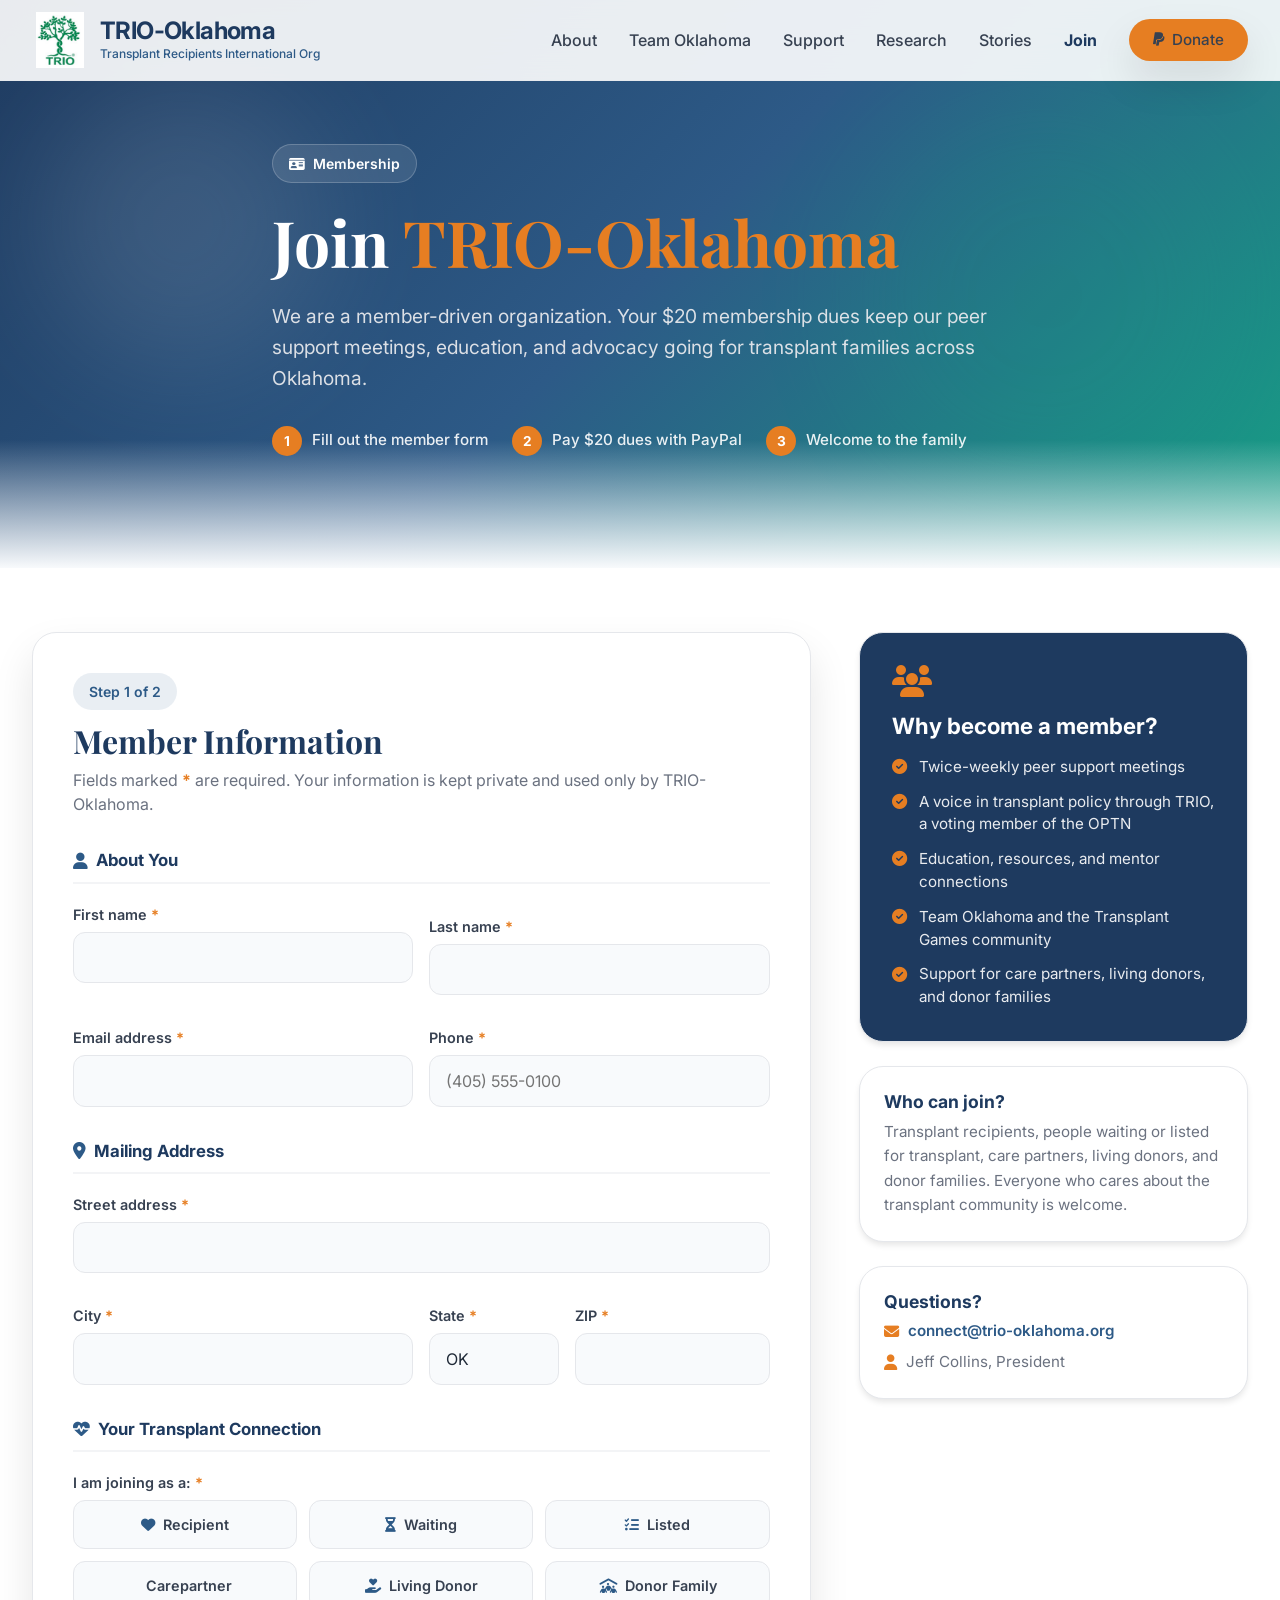
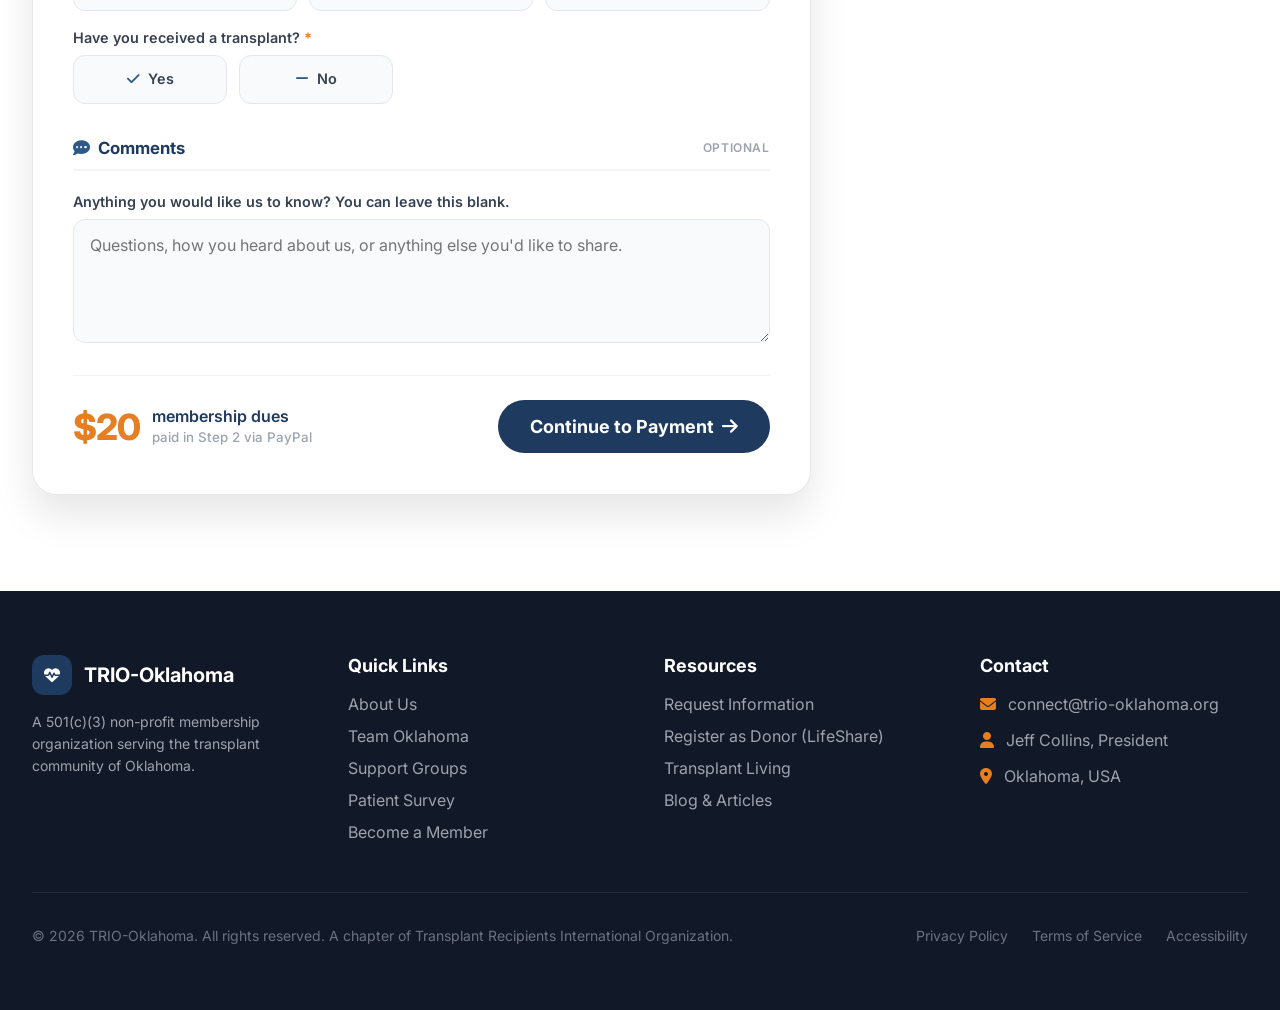
==== commit 9e2bd3c1: "Give the optional comments box its own section on the join form Co-Authored-By: Claude Fable 5.1 <no" ====
--- a/join.html
+++ b/join.html
@@ -99,6 +99,25 @@
                         <p class="join-fine-print" id="pay-panel-note">You can pay with a PayPal account or a debit/credit card. If you prefer to pay by check, email <a href="mailto:connect@trio-oklahoma.org">connect@trio-oklahoma.org</a>.</p>
                     </div>
 
+                    <!-- Microsoft Forms mode (used when formsEmbedUrl is set in membership.js) -->
+                    <div id="forms-embed" class="forms-embed" hidden>
+                        <div class="join-form-head">
+                            <span class="eyebrow eyebrow--secondary">Step 1 of 2</span>
+                            <h2>Member Information</h2>
+                            <p>Fill out the form below and click <strong>Submit</strong>. Your information goes straight to TRIO-Oklahoma's membership log.</p>
+                        </div>
+                        <div class="forms-frame"></div>
+                        <div class="forms-pay">
+                            <div class="forms-pay-head">
+                                <span class="eyebrow eyebrow--accent">Step 2 of 2</span>
+                                <h3>Pay your $20 membership dues</h3>
+                                <p>After you submit the form, finish joining by paying your dues securely through PayPal. You can use a PayPal account or a debit/credit card.</p>
+                            </div>
+                            <a id="paypal-pay-link-embed" href="#" target="_blank" rel="noopener" class="btn btn--accent btn--lg pulse"><i class="fab fa-paypal"></i> Pay $20 with PayPal</a>
+                            <p class="join-fine-print">Prefer to pay by check? Email <a href="mailto:connect@trio-oklahoma.org">connect@trio-oklahoma.org</a>.</p>
+                        </div>
+                    </div>
+
                     <!-- Step 1: the form -->
                     <form id="membership-form" class="join-form" novalidate>
                         <div class="join-form-head">
@@ -191,9 +210,13 @@
                                 </div>
                             </div>
 
+                        </fieldset>
+
+                        <fieldset>
+                            <legend><i class="fas fa-comment-dots"></i> Comments <small class="legend-note">Optional</small></legend>
                             <div class="field">
-                                <label for="notes">Anything you would like us to know? <small>(optional)</small></label>
-                                <textarea id="notes" name="notes" rows="3"></textarea>
+                                <label for="notes">Anything you would like us to know? You can leave this blank.</label>
+                                <textarea id="notes" name="notes" rows="4" placeholder="Questions, how you heard about us, or anything else you'd like to share."></textarea>
                             </div>
                         </fieldset>
 
--- a/styles.css
+++ b/styles.css
@@ -768,3 +768,18 @@
 .join-help p + p { margin-top: 0.5rem; }
 .join-help i { color: var(--color-accent); }
 .join-help a { color: var(--color-secondary); font-weight: 600; }
+
+/* Microsoft Forms embed mode */
+.forms-embed[hidden] { display: none; }
+.forms-frame { border: 1.5px solid var(--color-border); border-radius: var(--radius-md); overflow: hidden; background: var(--color-light); }
+.forms-frame iframe { display: block; width: 100%; height: 1500px; border: 0; }
+@media (max-width: 639px) { .forms-frame iframe { height: 1700px; } }
+.forms-pay {
+    margin-top: 2rem; padding: 2rem; text-align: center;
+    background: var(--color-light); border: 1px solid var(--color-border); border-radius: var(--radius-md);
+    display: flex; flex-direction: column; align-items: center; gap: 1.25rem;
+}
+.forms-pay h3 { font-family: var(--font-serif); font-size: 1.6rem; margin: 0.75rem 0 0.5rem; }
+.forms-pay p { color: var(--color-muted); max-width: 32rem; margin: 0 auto; line-height: 1.6; }
+.forms-pay .join-fine-print { margin: 0; }
+.legend-note { margin-left: auto; font-size: 0.75rem; font-weight: 600; color: var(--color-muted-light); text-transform: uppercase; letter-spacing: 0.05em; }
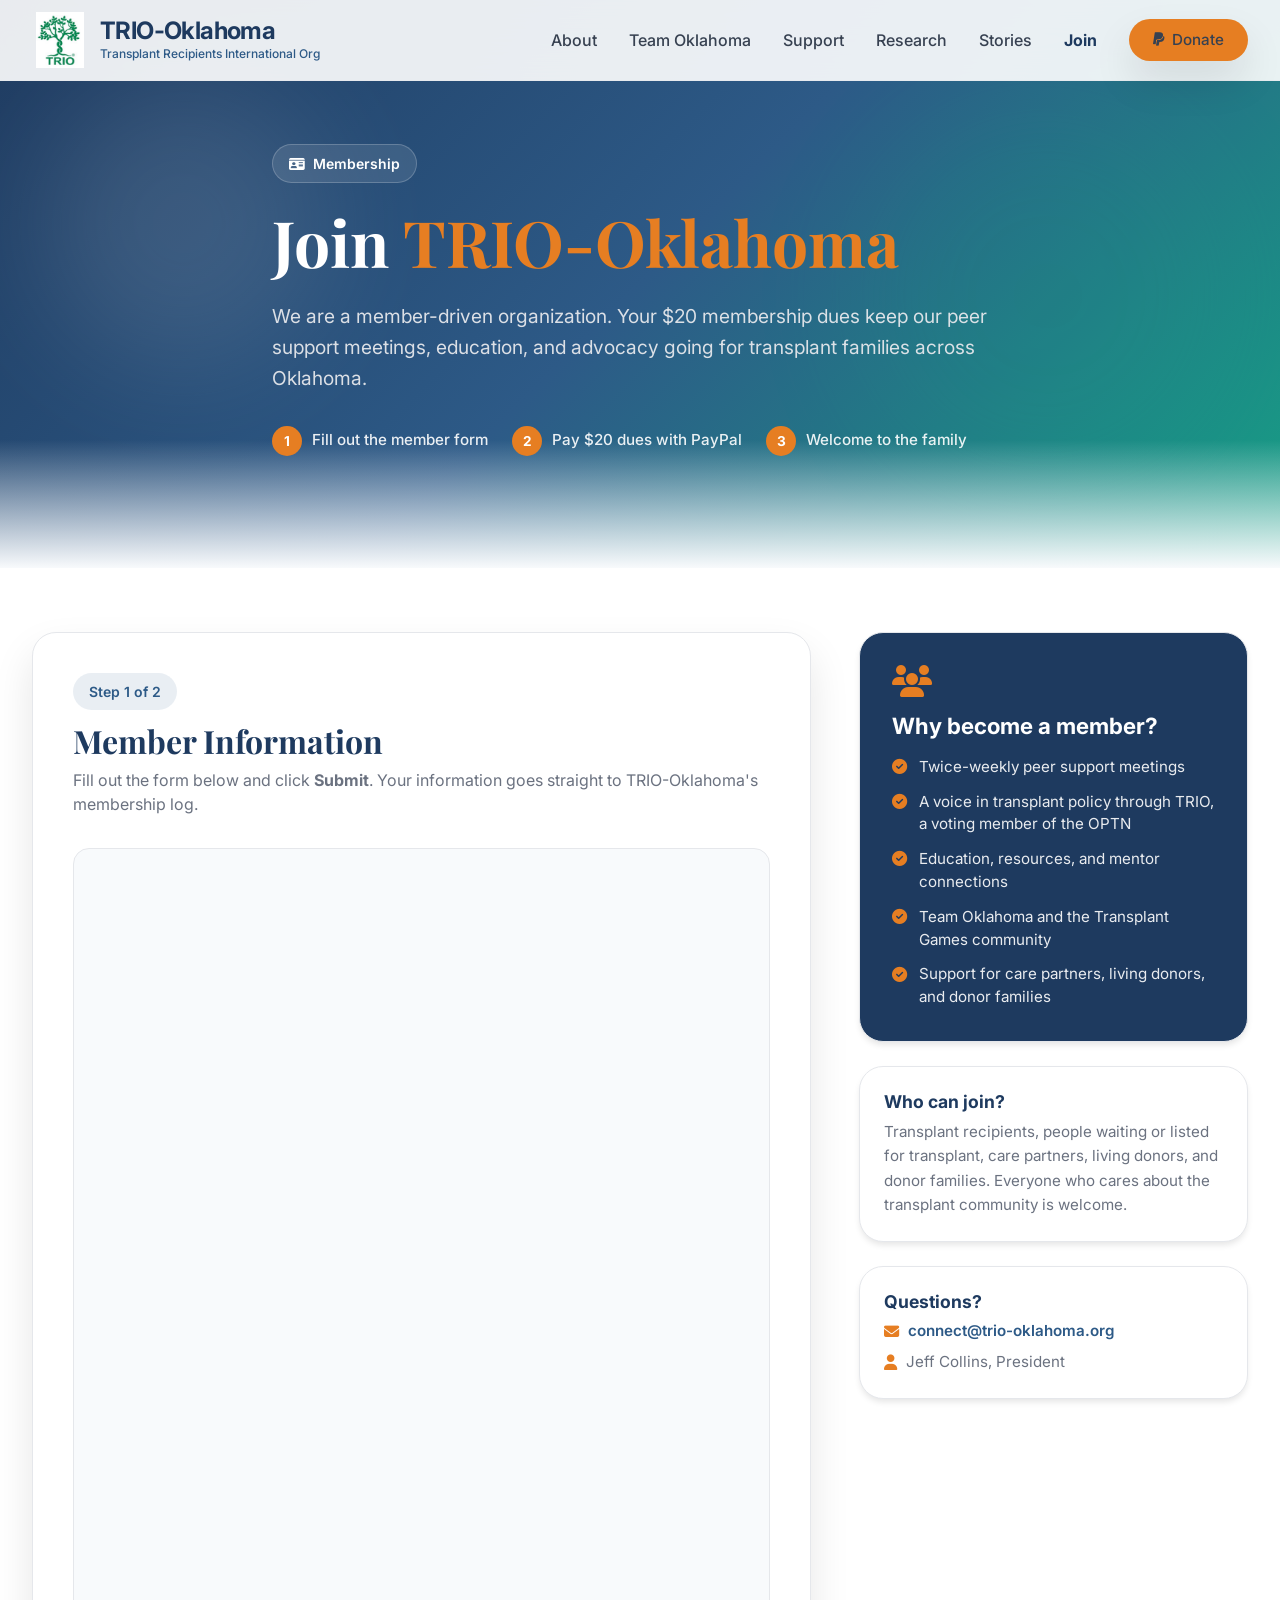
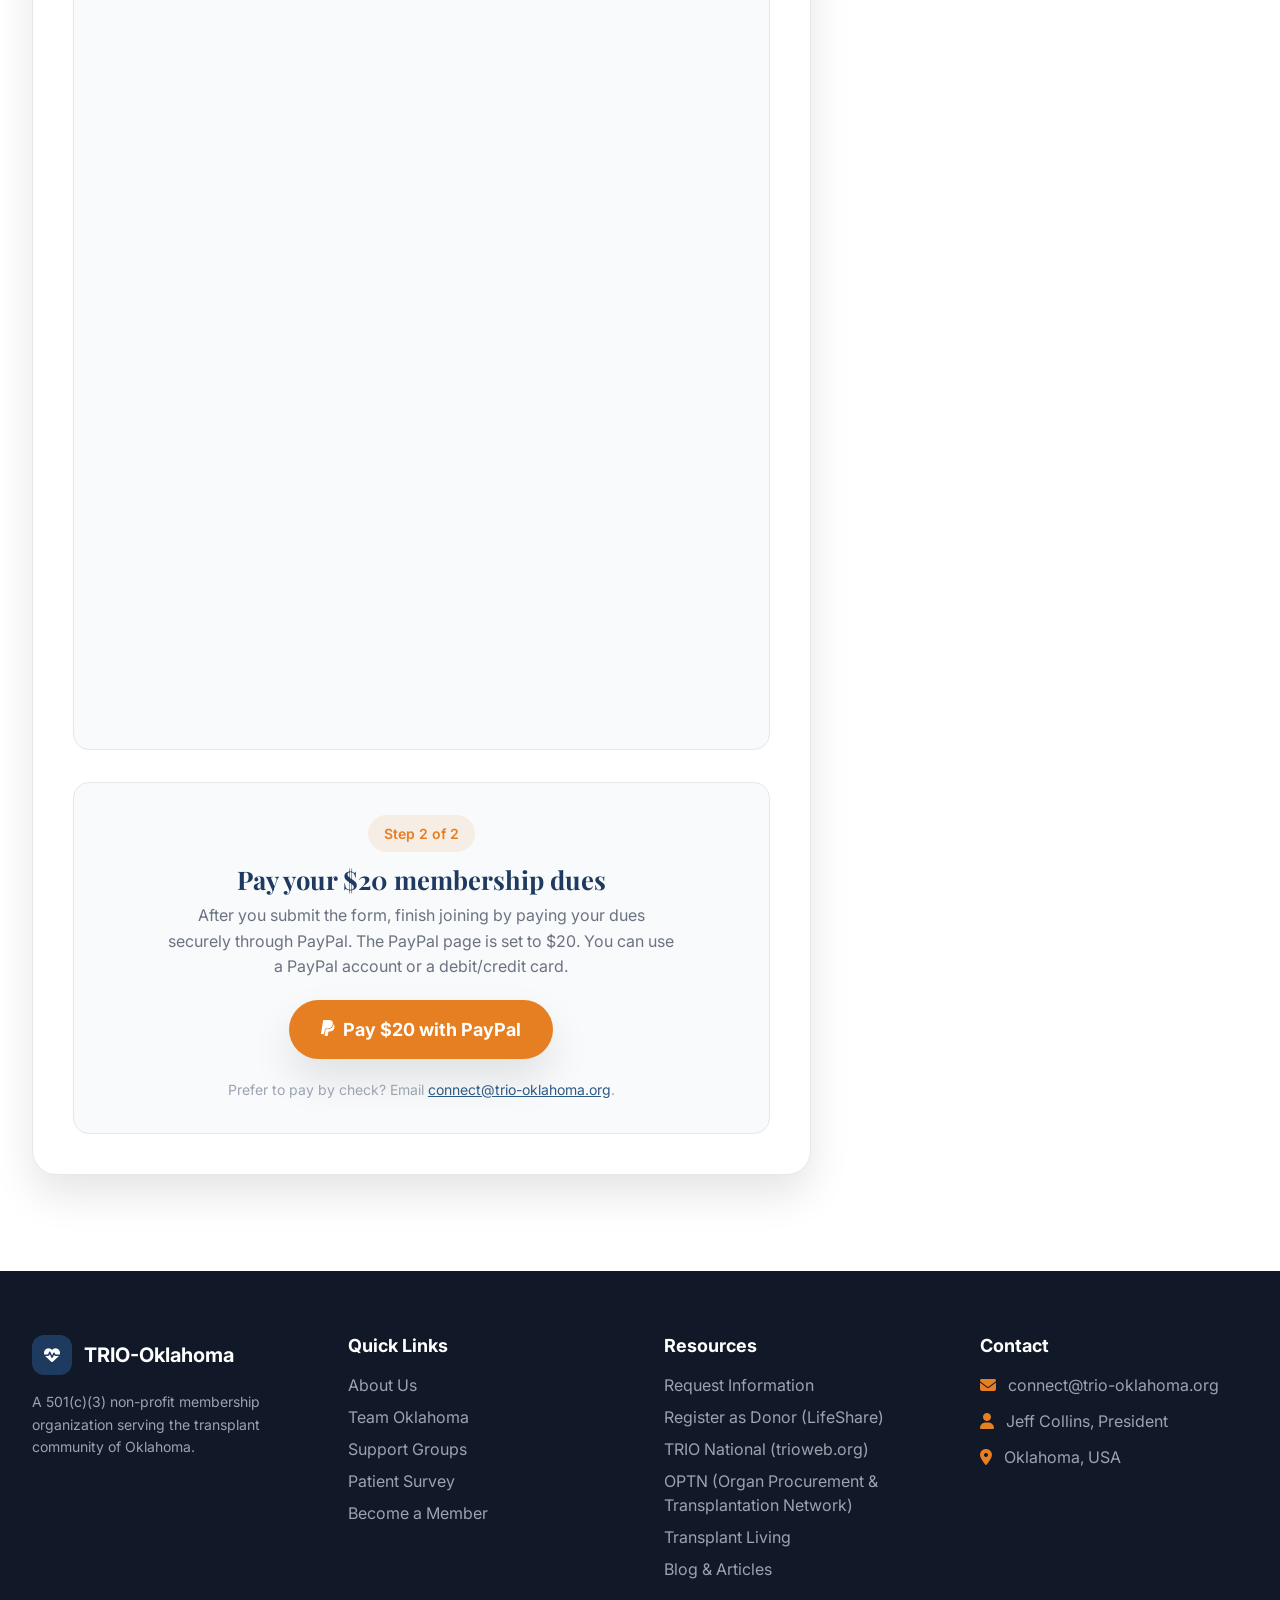
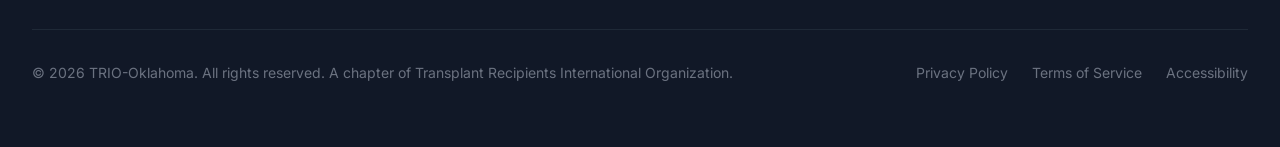
==== commit 7a9fdc25: "Link TRIO National (trioweb.org) and OPTN in affiliations and footer Co-Authored-By: Claude Fable 5." ====
--- a/join.html
+++ b/join.html
@@ -93,10 +93,11 @@
                         <h2>Pay your $20 membership dues</h2>
                         <p id="pay-panel-message">Thanks, <strong id="pay-panel-name">friend</strong>! Your information has been recorded. Finish joining by paying your $20 dues securely through PayPal.</p>
                         <div class="join-panel-actions">
+                            <div id="paypal-button-panel" class="paypal-button" hidden></div>
                             <a id="paypal-pay-link" href="#" target="_blank" rel="noopener" class="btn btn--accent btn--lg pulse"><i class="fab fa-paypal"></i> Pay $20 with PayPal</a>
                             <a id="email-fallback-link" href="#" class="btn btn--outline btn--lg" hidden><i class="fas fa-envelope"></i> Email my information to TRIO-Oklahoma</a>
                         </div>
-                        <p class="join-fine-print" id="pay-panel-note">You can pay with a PayPal account or a debit/credit card. If you prefer to pay by check, email <a href="mailto:connect@trio-oklahoma.org">connect@trio-oklahoma.org</a>.</p>
+                        <p class="join-fine-print" id="pay-panel-note">The PayPal page is set to $20. You can pay with a PayPal account or a debit/credit card. If you prefer to pay by check, email <a href="mailto:connect@trio-oklahoma.org">connect@trio-oklahoma.org</a>.</p>
                     </div>
 
                     <!-- Microsoft Forms mode (used when formsEmbedUrl is set in membership.js) -->
@@ -111,8 +112,9 @@
                             <div class="forms-pay-head">
                                 <span class="eyebrow eyebrow--accent">Step 2 of 2</span>
                                 <h3>Pay your $20 membership dues</h3>
-                                <p>After you submit the form, finish joining by paying your dues securely through PayPal. You can use a PayPal account or a debit/credit card.</p>
-                            </div>
+                                <p>After you submit the form, finish joining by paying your dues securely through PayPal. The PayPal page is set to $20. You can use a PayPal account or a debit/credit card.</p>
+                            </div>
+                            <div id="paypal-button-embed" class="paypal-button" hidden></div>
                             <a id="paypal-pay-link-embed" href="#" target="_blank" rel="noopener" class="btn btn--accent btn--lg pulse"><i class="fab fa-paypal"></i> Pay $20 with PayPal</a>
                             <p class="join-fine-print">Prefer to pay by check? Email <a href="mailto:connect@trio-oklahoma.org">connect@trio-oklahoma.org</a>.</p>
                         </div>
@@ -197,11 +199,11 @@
 
                             <div class="form-grid" id="transplant-details" hidden>
                                 <div class="field">
-                                    <label for="transplantDate">Transplant date <span class="req">*</span></label>
+                                    <label for="transplantDate">Transplant date <small>(optional)</small></label>
                                     <input type="date" id="transplantDate" name="transplantDate">
                                 </div>
                                 <div class="field">
-                                    <label for="transplantHospital">Transplant hospital <span class="req">*</span></label>
+                                    <label for="transplantHospital">Transplant hospital <small>(optional)</small></label>
                                     <input type="text" id="transplantHospital" name="transplantHospital" placeholder="e.g. INTEGRIS Nazih Zuhdi Transplant Institute">
                                 </div>
                                 <div class="field field--full">
@@ -296,6 +298,8 @@
                     <ul class="footer-links">
                         <li><a href="mailto:connect@trio-oklahoma.org">Request Information</a></li>
                         <li><a href="https://www.lifeshareoklahoma.org/" target="_blank" rel="noopener">Register as Donor (LifeShare)</a></li>
+                        <li><a href="https://trioweb.org" target="_blank" rel="noopener">TRIO National (trioweb.org)</a></li>
+                        <li><a href="https://optn.transplant.hrsa.gov" target="_blank" rel="noopener">OPTN (Organ Procurement &amp; Transplantation Network)</a></li>
                         <li><a href="#">Transplant Living</a></li>
                         <li><a href="#">Blog &amp; Articles</a></li>
                     </ul>
--- a/styles.css
+++ b/styles.css
@@ -195,6 +195,7 @@
 }
 .card-icon--accent { background: rgba(230, 126, 34, 0.1); color: var(--color-accent); }
 .card-icon--teal   { background: rgba(22, 160, 133, 0.1); color: var(--color-teal); }
+.card-icon--rose   { background: rgba(219, 39, 119, 0.1); color: #be185d; }
 
 .hover-lift { transition: transform 0.3s, box-shadow 0.3s; }
 .hover-lift:hover { transform: translateY(-5px); box-shadow: var(--shadow-lg); }
@@ -442,7 +443,7 @@
 
 /* ---------- Support (peer to peer) ---------- */
 .support-cards { display: grid; grid-template-columns: 1fr; gap: 2rem; }
-@media (min-width: 768px) { .support-cards { grid-template-columns: repeat(3, 1fr); } }
+@media (min-width: 768px) { .support-cards { grid-template-columns: repeat(2, 1fr); } }
 .support-cards .card { background: var(--color-light); padding: 2rem; }
 .support-cards h3 { font-size: 1.25rem; margin-bottom: 0.75rem; }
 .support-cards > .card > p { color: var(--color-muted); margin-bottom: 1.5rem; }
@@ -783,3 +784,35 @@
 .forms-pay p { color: var(--color-muted); max-width: 32rem; margin: 0 auto; line-height: 1.6; }
 .forms-pay .join-fine-print { margin: 0; }
 .legend-note { margin-left: auto; font-size: 0.75rem; font-weight: 600; color: var(--color-muted-light); text-transform: uppercase; letter-spacing: 0.05em; }
+
+/* Donate tiers as PayPal links (amount pre-filled) */
+.donate-tiers--4 { grid-template-columns: repeat(2, 1fr); max-width: 44rem; gap: 1rem; }
+@media (min-width: 768px) { .donate-tiers--4 { grid-template-columns: repeat(4, 1fr); } }
+.donate-tiers .tier {
+    display: flex; flex-direction: column; align-items: center; gap: 0.25rem;
+    padding: 1.25rem 1rem; border-radius: var(--radius-md);
+    background: rgba(255, 255, 255, 0.06); border: 1px solid rgba(255, 255, 255, 0.15);
+    transition: transform 0.2s, background 0.2s, border-color 0.2s;
+}
+.donate-tiers .tier:hover { transform: translateY(-4px); background: rgba(255, 255, 255, 0.12); border-color: rgba(255, 255, 255, 0.35); }
+.donate-tiers .tier--membership { background: rgba(230, 126, 34, 0.18); border-color: rgba(230, 126, 34, 0.6); }
+.donate-tiers .tier--membership:hover { background: rgba(230, 126, 34, 0.28); }
+.donate-tiers .tier--membership small { color: rgba(255, 255, 255, 0.85); }
+.tier-tag {
+    margin-top: 0.5rem; font-size: 0.75rem; font-weight: 700; color: #fff;
+    background: var(--color-accent); padding: 0.25rem 0.6rem; border-radius: var(--radius-full);
+    display: inline-flex; align-items: center; gap: 0.35rem;
+}
+.paypal-button { width: 100%; max-width: 22rem; }
+.paypal-button[hidden] { display: none; }
+.donate-privacy { margin: 2rem auto 0; max-width: 40rem; font-size: 0.9rem; color: rgba(255, 255, 255, 0.7); line-height: 1.6; text-align: center; }
+.donate-privacy i { color: var(--color-accent); margin-right: 0.35rem; }
+.donate-privacy a { color: #fff; text-decoration: underline; font-weight: 600; }
+
+.meet-info [hidden] { display: none; }
+.meet-info .meet-id { color: var(--color-muted); font-weight: 500; }
+.meeting-card .meeting-when + .meeting-when { margin-top: 0.5rem; }
+.meet-info .meet-id a { color: var(--color-secondary); text-decoration: underline; }
+a.partner { color: inherit; display: flex; flex-direction: column; align-items: center; }
+.partner-link { margin-top: 0.6rem; font-size: 0.8rem; font-weight: 600; color: var(--color-secondary); display: inline-flex; align-items: center; gap: 0.35rem; }
+.partner-link i { font-size: 0.7rem; margin: 0; color: inherit; }
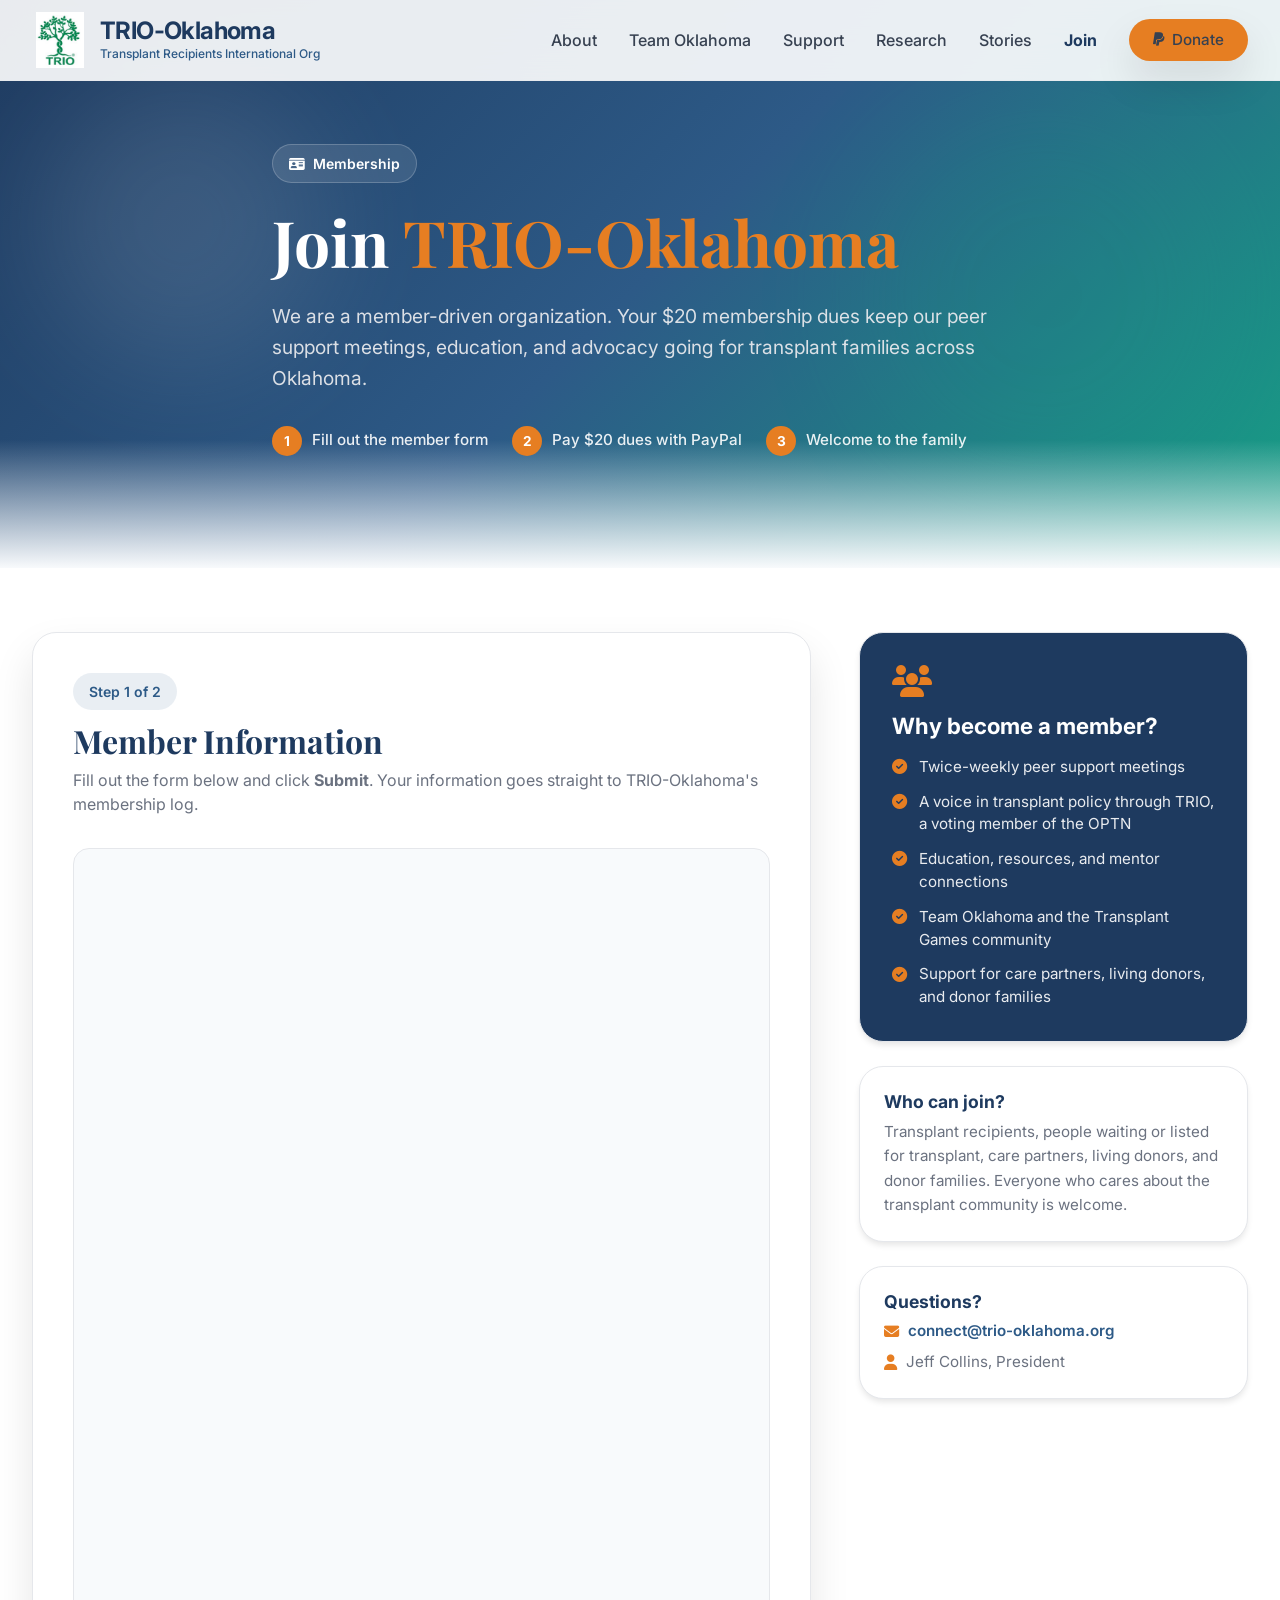
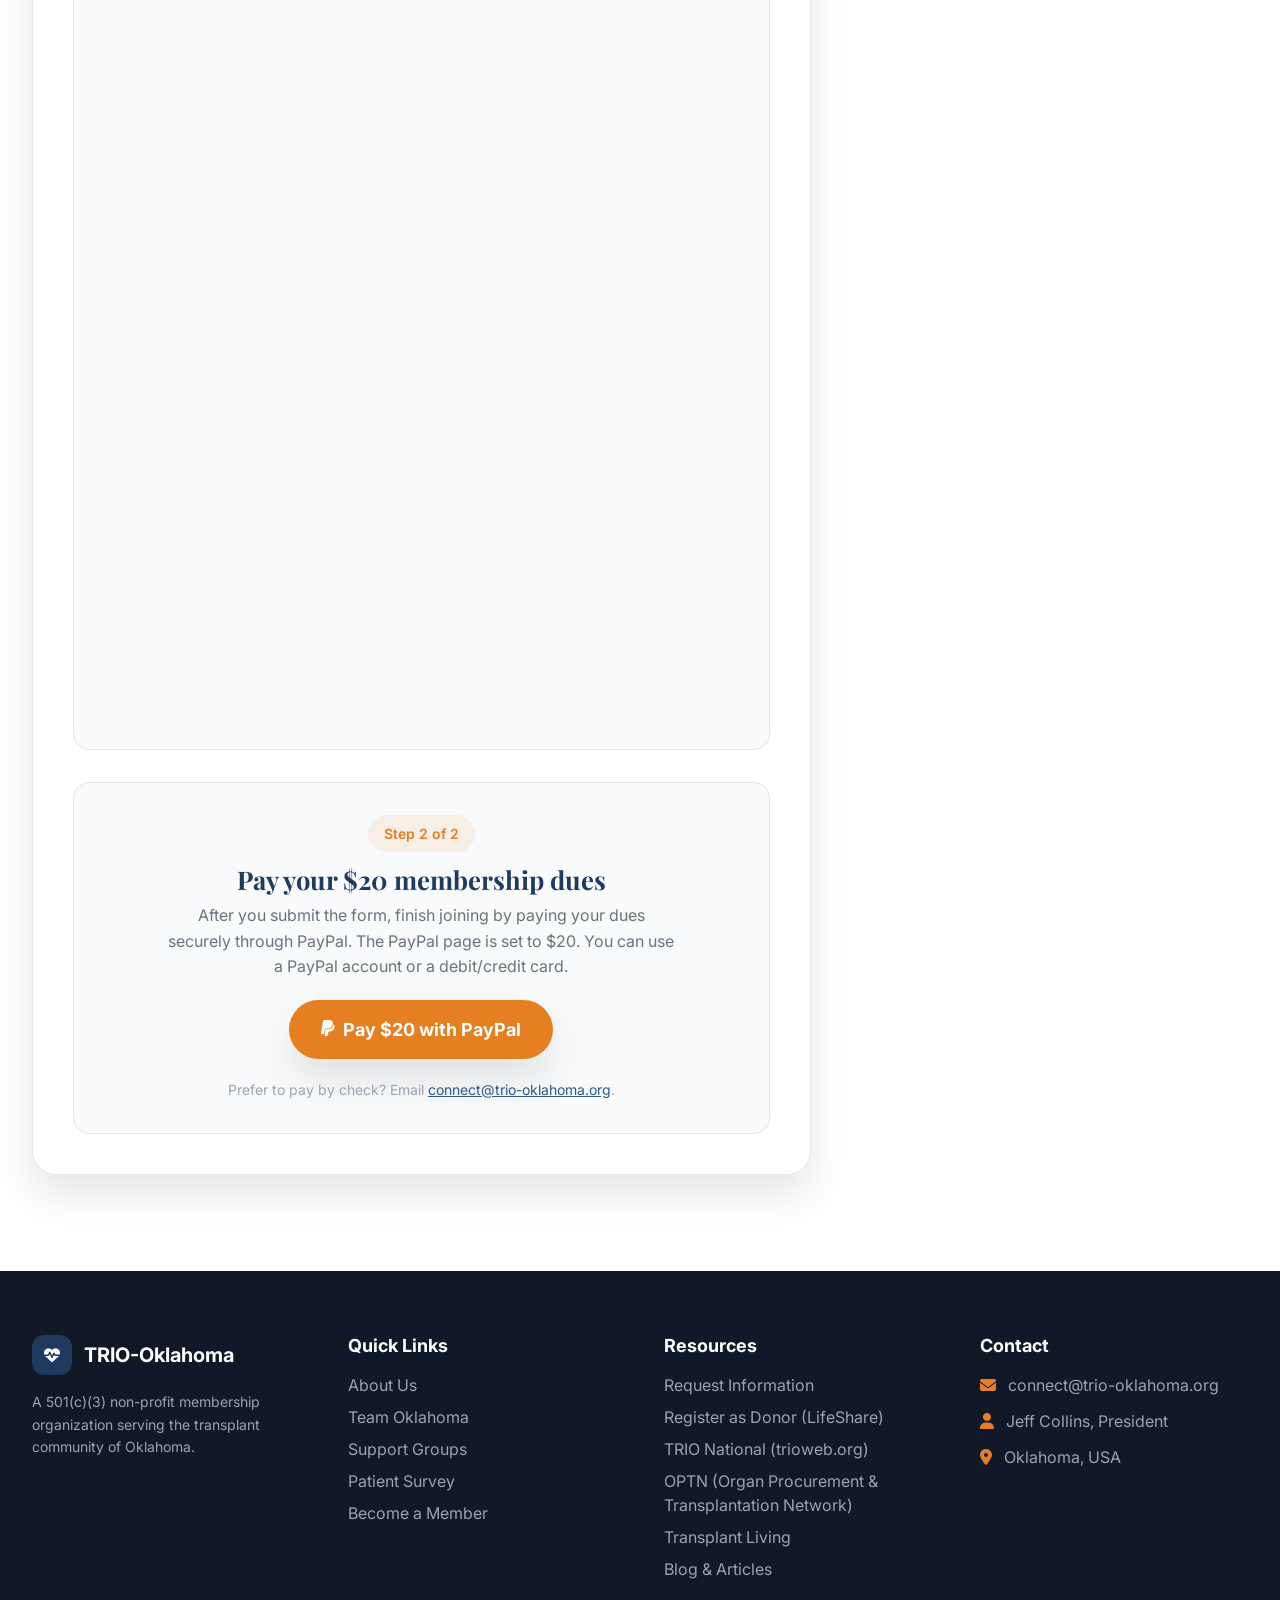
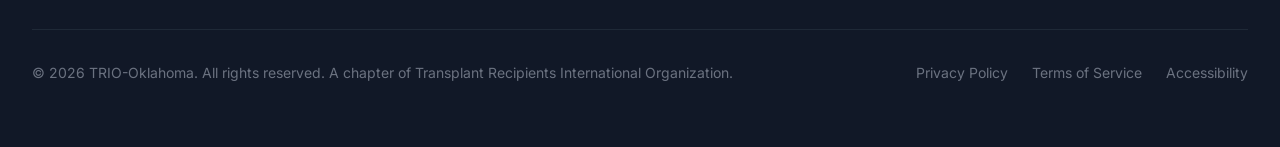
==== commit 99e7aefb: "Use hrsa.gov/optn for the OPTN links Co-Authored-By: Claude Fable 5.1 <noreply@anthropic.com> Claude" ====
--- a/join.html
+++ b/join.html
@@ -299,7 +299,7 @@
                         <li><a href="mailto:connect@trio-oklahoma.org">Request Information</a></li>
                         <li><a href="https://www.lifeshareoklahoma.org/" target="_blank" rel="noopener">Register as Donor (LifeShare)</a></li>
                         <li><a href="https://trioweb.org" target="_blank" rel="noopener">TRIO National (trioweb.org)</a></li>
-                        <li><a href="https://optn.transplant.hrsa.gov" target="_blank" rel="noopener">OPTN (Organ Procurement &amp; Transplantation Network)</a></li>
+                        <li><a href="https://www.hrsa.gov/optn" target="_blank" rel="noopener">OPTN (Organ Procurement &amp; Transplantation Network)</a></li>
                         <li><a href="#">Transplant Living</a></li>
                         <li><a href="#">Blog &amp; Articles</a></li>
                     </ul>
